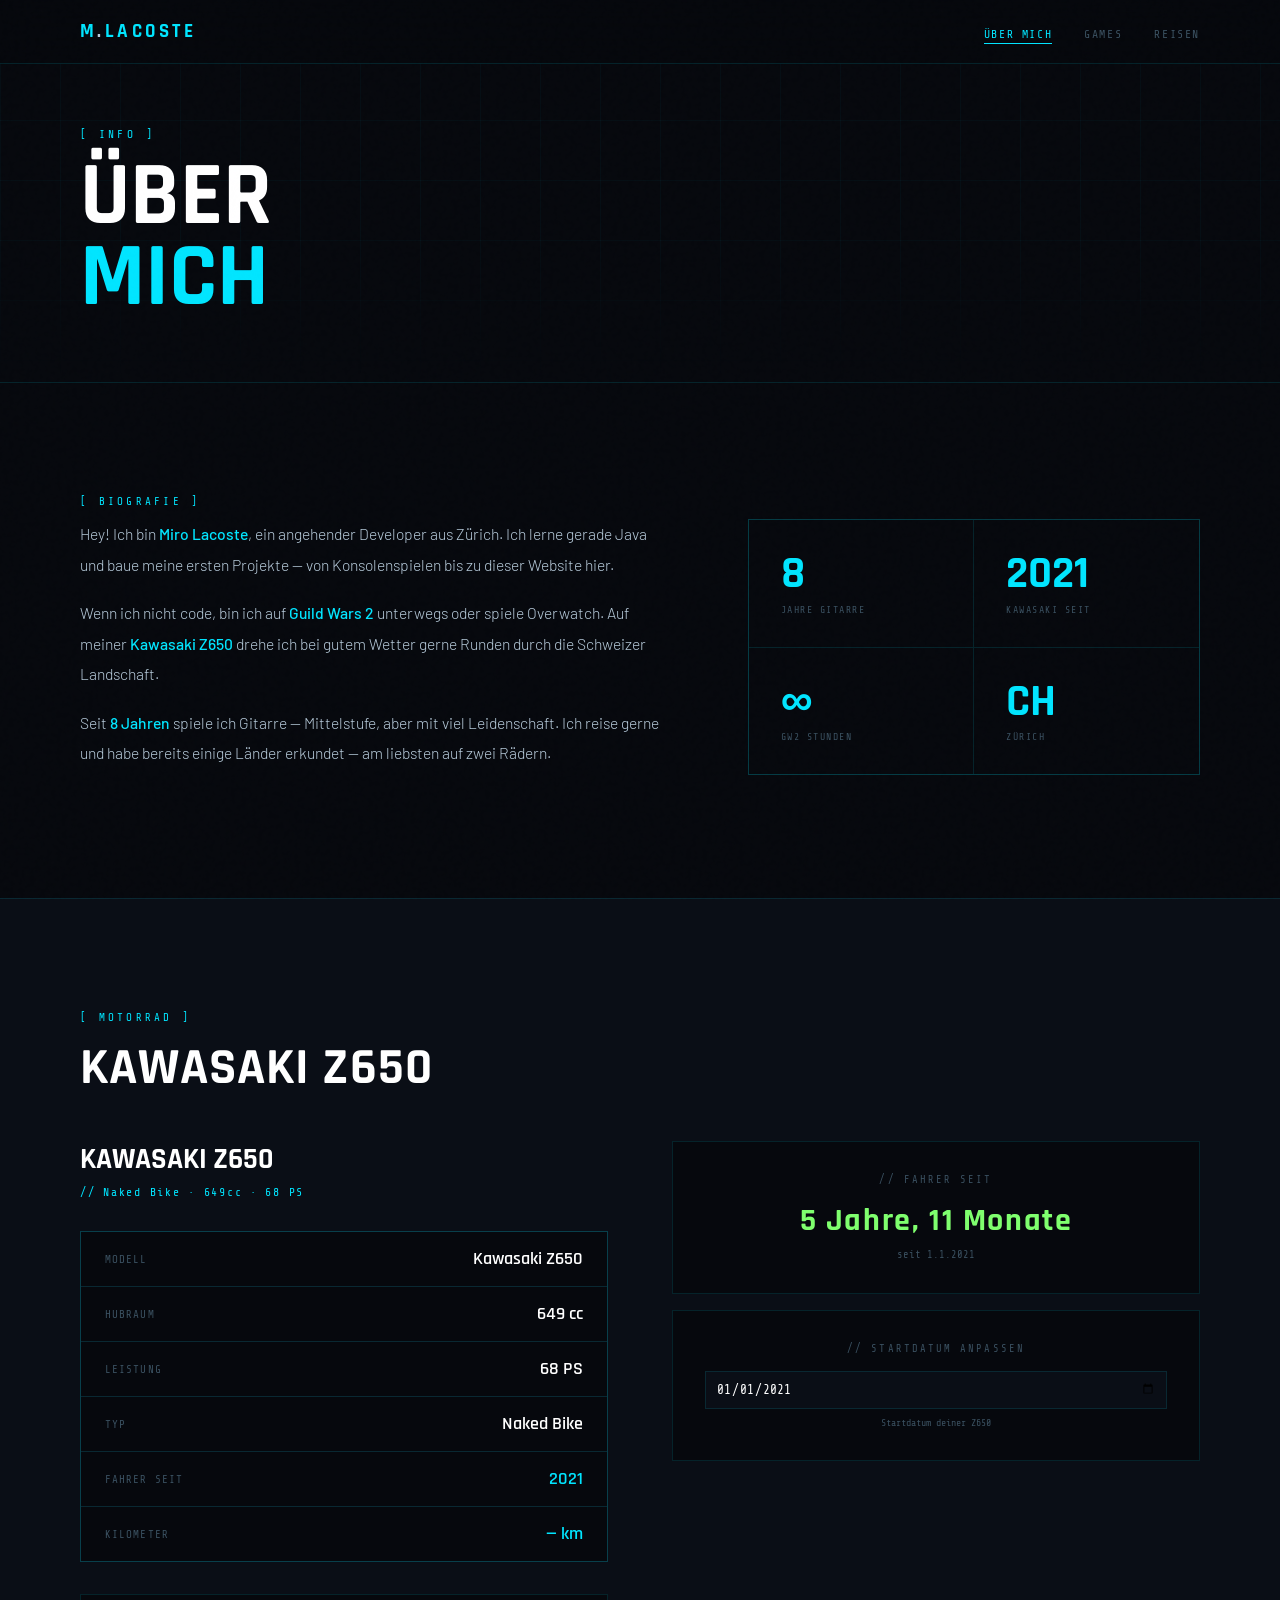
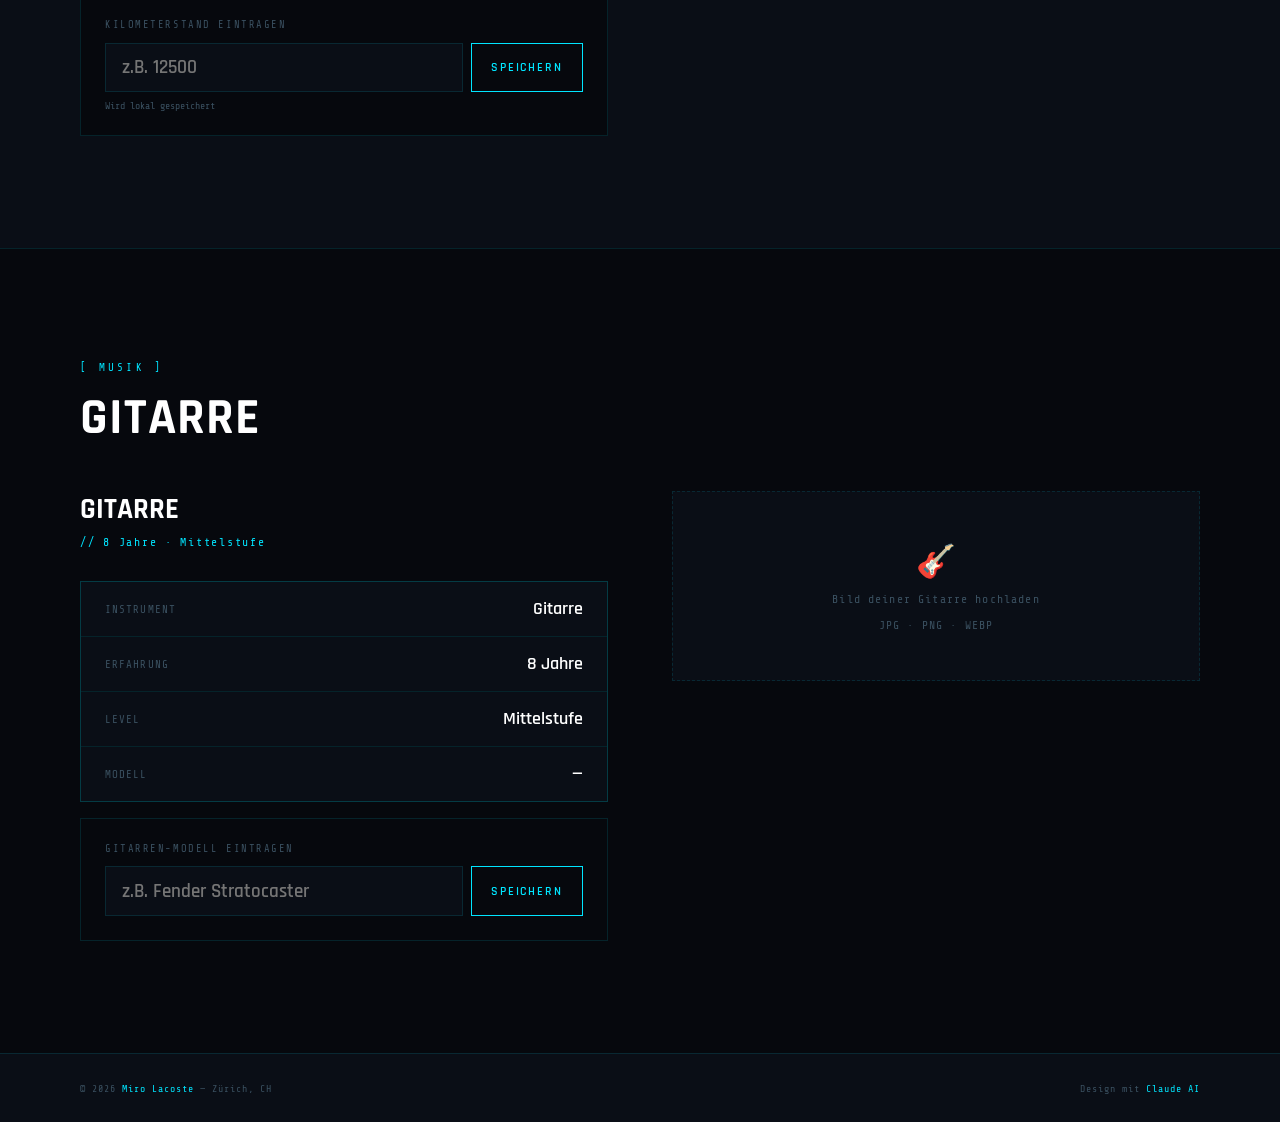
==== About.html @ da2cfed6 "Initial commit" ====
<!DOCTYPE html>
<html lang="de">
<head>
  <meta charset="UTF-8"/><meta name="viewport" content="width=device-width,initial-scale=1.0"/>
  <title>Über mich — Miro Lacoste</title>
  <link href="https://fonts.googleapis.com/css2?family=Rajdhani:wght@300;400;500;600;700&family=Share+Tech+Mono&family=Barlow:wght@300;400;500&display=swap" rel="stylesheet"/>
  <link rel="stylesheet" href="style.css"/>
  <style>
    .page-hero{min-height:40vh;display:flex;align-items:flex-end;padding:8rem 5rem 4rem;position:relative;overflow:hidden;border-bottom:1px solid var(--border);}
    .page-hero-grid{position:absolute;inset:0;background-image:linear-gradient(rgba(0,229,255,0.03) 1px,transparent 1px),linear-gradient(90deg,rgba(0,229,255,0.03) 1px,transparent 1px);background-size:60px 60px;mask-image:linear-gradient(to bottom,black 60%,transparent);}
    .page-title{font-family:'Rajdhani',sans-serif;font-size:clamp(3rem,7vw,6rem);font-weight:700;text-transform:uppercase;color:#fff;line-height:0.9;position:relative;z-index:2;}
    .page-title span{color:var(--accent);}
    .page-eye{font-family:'Share Tech Mono',monospace;font-size:0.7rem;color:var(--accent);letter-spacing:0.3em;text-transform:uppercase;margin-bottom:1rem;position:relative;z-index:2;}
    .page-eye::before{content:'[ ';}.page-eye::after{content:' ]';}

    /* BIO */
    .bio-grid{display:grid;grid-template-columns:1.3fr 1fr;gap:5rem;align-items:start;}
    .bio-text p{font-size:0.98rem;line-height:1.95;color:var(--text);margin-bottom:1.1rem;}
    .bio-text p strong{color:var(--accent);font-weight:500;}
    .bio-stats{display:grid;grid-template-columns:1fr 1fr;gap:1px;background:var(--border);border:1px solid var(--border);}
    .sbox{background:var(--bg);padding:2rem;position:relative;overflow:hidden;}
    .sbox::before{content:'';position:absolute;top:0;left:0;width:2px;height:0;background:var(--accent);transition:height 0.4s;}
    .sbox:hover::before{height:100%;}
    .snum{font-family:'Rajdhani',sans-serif;font-size:2.8rem;font-weight:700;color:var(--accent);line-height:1;}
    .slbl{font-family:'Share Tech Mono',monospace;font-size:0.62rem;color:var(--muted);letter-spacing:0.15em;text-transform:uppercase;margin-top:0.4rem;}

    /* KAWASAKI */
    #moto{background:var(--bg2);border-top:1px solid var(--border);}
    .moto-layout{display:grid;grid-template-columns:1fr 1fr;gap:4rem;align-items:start;}
    .moto-info h3{font-family:'Rajdhani',sans-serif;font-size:1.8rem;font-weight:700;text-transform:uppercase;color:#fff;margin-bottom:0.5rem;}
    .moto-info .sub{font-family:'Share Tech Mono',monospace;font-size:0.72rem;color:var(--accent);letter-spacing:0.15em;margin-bottom:2rem;}
    .moto-specs{display:flex;flex-direction:column;gap:1px;background:var(--border);border:1px solid var(--border);margin-bottom:2rem;}
    .spec-row{display:flex;justify-content:space-between;align-items:center;background:var(--bg);padding:1rem 1.5rem;}
    .spec-key{font-family:'Share Tech Mono',monospace;font-size:0.68rem;color:var(--muted);letter-spacing:0.1em;text-transform:uppercase;}
    .spec-val{font-family:'Rajdhani',sans-serif;font-size:1.1rem;font-weight:600;color:#fff;}
    .spec-val.accent{color:var(--accent);}
    /* KM input */
    .km-box{border:1px solid var(--border);background:var(--bg);padding:1.5rem;}
    .km-box label{font-family:'Share Tech Mono',monospace;font-size:0.65rem;color:var(--muted);letter-spacing:0.15em;text-transform:uppercase;display:block;margin-bottom:0.7rem;}
    .km-input-wrap{display:flex;gap:0.5rem;}
    .km-input{flex:1;background:var(--bg2);border:1px solid var(--border);color:#fff;font-family:'Rajdhani',sans-serif;font-size:1.2rem;font-weight:600;padding:0.7rem 1rem;outline:none;transition:border-color 0.2s;}
    .km-input:focus{border-color:var(--accent);}
    .km-note{font-family:'Share Tech Mono',monospace;font-size:0.62rem;color:var(--muted);margin-top:0.5rem;}
    /* Timer */
    .timer-card{border:1px solid var(--border);background:var(--bg);padding:2rem;text-align:center;}
    .timer-label{font-family:'Share Tech Mono',monospace;font-size:0.65rem;color:var(--muted);letter-spacing:0.2em;text-transform:uppercase;margin-bottom:1rem;}
    .timer-display{font-family:'Rajdhani',sans-serif;font-size:2rem;font-weight:700;color:var(--accent3);letter-spacing:0.05em;line-height:1.2;}
    .timer-since{font-family:'Share Tech Mono',monospace;font-size:0.65rem;color:var(--muted);margin-top:0.5rem;}

    /* GUITAR */
    #guitar{background:var(--bg);border-top:1px solid var(--border);}
    .guitar-layout{display:grid;grid-template-columns:1fr 1fr;gap:4rem;align-items:start;}
    .guitar-info h3{font-family:'Rajdhani',sans-serif;font-size:1.8rem;font-weight:700;text-transform:uppercase;color:#fff;margin-bottom:0.5rem;}
    .guitar-info .sub{font-family:'Share Tech Mono',monospace;font-size:0.72rem;color:var(--accent);letter-spacing:0.15em;margin-bottom:2rem;}
    .guitar-facts{display:flex;flex-direction:column;gap:1px;background:var(--border);border:1px solid var(--border);}
    .fact-row{display:flex;justify-content:space-between;align-items:center;background:var(--bg2);padding:1rem 1.5rem;}
    .fact-key{font-family:'Share Tech Mono',monospace;font-size:0.68rem;color:var(--muted);letter-spacing:0.1em;text-transform:uppercase;}
    .fact-val{font-family:'Rajdhani',sans-serif;font-size:1.1rem;font-weight:600;color:#fff;}
    /* Image upload */
    .img-upload-area{border:1px dashed var(--border);background:var(--bg2);padding:3rem 2rem;text-align:center;cursor:pointer;transition:border-color 0.3s,background 0.3s;position:relative;}
    .img-upload-area:hover{border-color:var(--accent);background:rgba(0,229,255,0.03);}
    .img-upload-area input{position:absolute;inset:0;opacity:0;cursor:pointer;width:100%;height:100%;}
    .img-upload-icon{font-size:2rem;margin-bottom:0.8rem;}
    .img-upload-txt{font-family:'Share Tech Mono',monospace;font-size:0.72rem;color:var(--muted);letter-spacing:0.1em;}
    .img-preview{width:100%;height:300px;object-fit:cover;display:none;border:1px solid var(--border);}

    @media(max-width:900px){
      .page-hero{padding:7rem 1.5rem 3rem;}
      section{padding:4rem 1.5rem;}
      .bio-grid,.moto-layout,.guitar-layout{grid-template-columns:1fr;gap:2rem;}
    }
  </style>
</head>
<body>
<nav>
  <a class="nav-logo" href="index.html">M<em>.</em>Lacoste</a>
  <ul class="nav-links">
    <li><a href="about.html" class="active">Über mich</a></li>
    <li><a href="games.html">Games</a></li>
    <li><a href="travels.html">Reisen</a></li>
  </ul>
</nav>

<div class="page-hero">
  <div class="page-hero-grid"></div>
  <div>
    <div class="page-eye">Info</div>
    <h1 class="page-title">Über<br><span>mich</span></h1>
  </div>
</div>

<!-- BIO -->
<section style="background:var(--bg);">
  <div class="sec-eye reveal">Biografie</div>
  <div class="bio-grid">
    <div class="bio-text reveal">
      <p>Hey! Ich bin <strong>Miro Lacoste</strong>, ein angehender Developer aus Zürich. Ich lerne gerade Java und baue meine ersten Projekte — von Konsolenspielen bis zu dieser Website hier.</p>
      <p>Wenn ich nicht code, bin ich auf <strong>Guild Wars 2</strong> unterwegs oder spiele Overwatch. Auf meiner <strong>Kawasaki Z650</strong> drehe ich bei gutem Wetter gerne Runden durch die Schweizer Landschaft.</p>
      <p>Seit <strong>8 Jahren</strong> spiele ich Gitarre — Mittelstufe, aber mit viel Leidenschaft. Ich reise gerne und habe bereits einige Länder erkundet — am liebsten auf zwei Rädern.</p>
    </div>
    <div class="bio-stats reveal">
      <div class="sbox"><div class="snum">8</div><div class="slbl">Jahre Gitarre</div></div>
      <div class="sbox"><div class="snum">2021</div><div class="slbl">Kawasaki seit</div></div>
      <div class="sbox"><div class="snum">∞</div><div class="slbl">GW2 Stunden</div></div>
      <div class="sbox"><div class="snum">CH</div><div class="slbl">Zürich</div></div>
    </div>
  </div>
</section>

<!-- KAWASAKI -->
<section id="moto">
  <div class="sec-eye reveal">Motorrad</div>
  <h2 class="sec-title reveal">Kawasaki Z650</h2>
  <div class="moto-layout">
    <div class="reveal">
      <div class="moto-info">
        <h3>Kawasaki Z650</h3>
        <div class="sub">// Naked Bike · 649cc · 68 PS</div>
      </div>
      <div class="moto-specs">
        <div class="spec-row"><span class="spec-key">Modell</span><span class="spec-val">Kawasaki Z650</span></div>
        <div class="spec-row"><span class="spec-key">Hubraum</span><span class="spec-val">649 cc</span></div>
        <div class="spec-row"><span class="spec-key">Leistung</span><span class="spec-val">68 PS</span></div>
        <div class="spec-row"><span class="spec-key">Typ</span><span class="spec-val">Naked Bike</span></div>
        <div class="spec-row"><span class="spec-key">Fahrer seit</span><span class="spec-val accent" id="seit-jahr">2021</span></div>
        <div class="spec-row">
          <span class="spec-key">Kilometer</span>
          <span class="spec-val accent" id="km-display">— km</span>
        </div>
      </div>
      <div class="km-box">
        <label>Kilometerstand eintragen</label>
        <div class="km-input-wrap">
          <input class="km-input" type="number" id="kmInput" placeholder="z.B. 12500" min="0"/>
          <button class="btn btn-sm" onclick="saveKm()"><span>Speichern</span></button>
        </div>
        <div class="km-note">Wird lokal gespeichert</div>
      </div>
    </div>
    <div class="reveal">
      <div class="timer-card" style="margin-bottom:1rem;">
        <div class="timer-label">// Fahrer seit</div>
        <div class="timer-display" id="timerDisplay">—</div>
        <div class="timer-since" id="timerSince">seit 01.01.2021</div>
      </div>
      <div class="timer-card">
        <div class="timer-label">// Startdatum anpassen</div>
        <div style="display:flex;gap:0.5rem;margin-top:0.5rem;">
          <input type="date" id="startDate" style="flex:1;background:var(--bg2);border:1px solid var(--border);color:#fff;font-family:'Share Tech Mono',monospace;font-size:0.8rem;padding:0.6rem;outline:none;" onchange="updateTimer()"/>
        </div>
        <div class="km-note" style="margin-top:0.5rem;">Startdatum deiner Z650</div>
      </div>
    </div>
  </div>
</section>

<!-- GUITAR -->
<section id="guitar">
  <div class="sec-eye reveal">Musik</div>
  <h2 class="sec-title reveal">Gitarre</h2>
  <div class="guitar-layout">
    <div class="reveal">
      <div class="guitar-info">
        <h3>Gitarre</h3>
        <div class="sub">// 8 Jahre · Mittelstufe</div>
      </div>
      <div class="guitar-facts">
        <div class="fact-row"><span class="fact-key">Instrument</span><span class="fact-val">Gitarre</span></div>
        <div class="fact-row"><span class="fact-key">Erfahrung</span><span class="fact-val">8 Jahre</span></div>
        <div class="fact-row"><span class="fact-key">Level</span><span class="fact-val">Mittelstufe</span></div>
        <div class="fact-row"><span class="fact-key">Modell</span><span class="fact-val" id="guitarModel">—</span></div>
      </div>
      <div class="km-box" style="margin-top:1rem;">
        <label>Gitarren-Modell eintragen</label>
        <div class="km-input-wrap">
          <input class="km-input" type="text" id="guitarInput" placeholder="z.B. Fender Stratocaster"/>
          <button class="btn btn-sm" onclick="saveGuitar()"><span>Speichern</span></button>
        </div>
      </div>
    </div>
    <div class="reveal">
      <div class="img-upload-area" id="uploadArea" onclick="document.getElementById('guitarImg').click()">
        <input type="file" id="guitarImg" accept="image/*" onchange="previewImg(this)" style="display:none"/>
        <img class="img-preview" id="imgPreview" alt="Gitarre"/>
        <div id="uploadPlaceholder">
          <div class="img-upload-icon">🎸</div>
          <div class="img-upload-txt">Bild deiner Gitarre hochladen<br><br>JPG · PNG · WEBP</div>
        </div>
      </div>
    </div>
  </div>
</section>

<footer>
  <div class="ftxt">© 2026 <span>Miro Lacoste</span> — Zürich, CH</div>
  <div class="ftxt">Design mit <span>Claude AI</span></div>
</footer>

<script>
// ── Kawasaki Timer ──
function updateTimer() {
  const stored = localStorage.getItem('motoStart') || '2021-01-01';
  const input  = document.getElementById('startDate');
  if (!input.value) input.value = stored;

  const start = new Date(input.value);
  const now   = new Date();
  const diff  = now - start;

  const years   = Math.floor(diff / (1000*60*60*24*365.25));
  const months  = Math.floor((diff % (1000*60*60*24*365.25)) / (1000*60*60*24*30.44));
  const days    = Math.floor((diff % (1000*60*60*24*30.44))  / (1000*60*60*24));

  let txt = '';
  if (years > 0)  txt += `${years} Jahr${years>1?'e':''}`;
  if (months > 0) txt += (txt ? ', ' : '') + `${months} Monat${months>1?'e':''}`;
  if (days > 0 && years === 0) txt += (txt ? ', ' : '') + `${days} Tag${days>1?'e':''}`;

  document.getElementById('timerDisplay').textContent = txt || '0 Tage';
  const d = start.toLocaleDateString('de-CH');
  document.getElementById('timerSince').textContent = `seit ${d}`;
  localStorage.setItem('motoStart', input.value);
}

// ── KM ──
function saveKm() {
  const v = document.getElementById('kmInput').value;
  if (!v) return;
  localStorage.setItem('motoKm', v);
  document.getElementById('km-display').textContent = Number(v).toLocaleString('de-CH') + ' km';
}

// ── Guitar ──
function saveGuitar() {
  const v = document.getElementById('guitarInput').value;
  if (!v) return;
  localStorage.setItem('guitarModel', v);
  document.getElementById('guitarModel').textContent = v;
}

// ── Image preview ──
function previewImg(input) {
  if (!input.files || !input.files[0]) return;
  const reader = new FileReader();
  reader.onload = e => {
    const img = document.getElementById('imgPreview');
    img.src = e.target.result;
    img.style.display = 'block';
    document.getElementById('uploadPlaceholder').style.display = 'none';
  };
  reader.readAsDataURL(input.files[0]);
}

// ── Load saved ──
window.addEventListener('load', () => {
  updateTimer();
  const km = localStorage.getItem('motoKm');
  if (km) { document.getElementById('km-display').textContent = Number(km).toLocaleString('de-CH') + ' km'; document.getElementById('kmInput').value = km; }
  const gm = localStorage.getItem('guitarModel');
  if (gm) { document.getElementById('guitarModel').textContent = gm; document.getElementById('guitarInput').value = gm; }
  setInterval(updateTimer, 60000);
});

// Scroll reveal
document.querySelectorAll('.reveal').forEach(r=>{new IntersectionObserver(e=>{e.forEach(x=>{if(x.isIntersecting)x.target.classList.add('visible');});},{threshold:0.1}).observe(r);});
</script>
</body>
</html>
---- style.css ----
*,*::before,*::after{margin:0;padding:0;box-sizing:border-box;}
:root{
  --bg:#06080d;--bg2:#0a0e16;--bg3:#0f1520;
  --accent:#00e5ff;--accent2:#ff3c6e;--accent3:#7fff6e;
  --text:#b8ccdc;--muted:#3a5060;--border:rgba(0,229,255,0.12);
}
html{scroll-behavior:smooth;}
body{background:var(--bg);color:var(--text);font-family:'Barlow',sans-serif;font-weight:300;overflow-x:hidden;}
body::before{content:'';position:fixed;inset:0;background-image:url("data:image/svg+xml,%3Csvg viewBox='0 0 200 200' xmlns='http://www.w3.org/2000/svg'%3E%3Cfilter id='n'%3E%3CfeTurbulence type='fractalNoise' baseFrequency='0.85' numOctaves='4' stitchTiles='stitch'/%3E%3C/filter%3E%3Crect width='100%25' height='100%25' filter='url(%23n)' opacity='0.05'/%3E%3C/svg%3E");pointer-events:none;z-index:1000;opacity:0.3;}
::-webkit-scrollbar{width:3px;}::-webkit-scrollbar-track{background:var(--bg);}::-webkit-scrollbar-thumb{background:var(--muted);}::-webkit-scrollbar-thumb:hover{background:var(--accent);}
nav{position:fixed;top:0;left:0;right:0;z-index:800;display:flex;align-items:center;justify-content:space-between;padding:1.2rem 5rem;background:rgba(6,8,13,0.92);backdrop-filter:blur(16px);border-bottom:1px solid var(--border);}
.nav-logo{font-family:'Rajdhani',sans-serif;font-size:1.2rem;font-weight:700;letter-spacing:0.18em;color:var(--accent);text-decoration:none;text-transform:uppercase;}
.nav-logo em{color:var(--text);font-style:normal;}
.nav-links{display:flex;gap:2rem;list-style:none;}
.nav-links a{font-family:'Share Tech Mono',monospace;font-size:0.72rem;color:var(--muted);text-decoration:none;letter-spacing:0.14em;text-transform:uppercase;transition:color 0.2s;position:relative;}
.nav-links a::after{content:'';position:absolute;bottom:-3px;left:0;width:0;height:1px;background:var(--accent);transition:width 0.3s;}
.nav-links a:hover,.nav-links a.active{color:var(--accent);}
.nav-links a:hover::after,.nav-links a.active::after{width:100%;}
.btn{font-family:'Rajdhani',sans-serif;font-size:0.88rem;font-weight:600;letter-spacing:0.15em;text-transform:uppercase;padding:0.7rem 1.8rem;border:1px solid var(--accent);background:transparent;color:var(--accent);text-decoration:none;position:relative;overflow:hidden;transition:color 0.3s;display:inline-block;}
.btn::before{content:'';position:absolute;inset:0;background:var(--accent);transform:translateX(-101%);transition:transform 0.3s ease;}
.btn:hover{color:var(--bg);}.btn:hover::before{transform:translateX(0);}
.btn span{position:relative;z-index:1;}
.btn-ghost{border-color:var(--muted);color:var(--muted);}.btn-ghost::before{background:var(--muted);}.btn-ghost:hover{color:var(--bg);}
.btn-sm{padding:0.5rem 1.2rem;font-size:0.78rem;}
section{padding:7rem 5rem;position:relative;}
.sec-eye{font-family:'Share Tech Mono',monospace;font-size:0.68rem;color:var(--accent);letter-spacing:0.3em;text-transform:uppercase;margin-bottom:0.7rem;}
.sec-eye::before{content:'[ ';}.sec-eye::after{content:' ]';}
.sec-title{font-family:'Rajdhani',sans-serif;font-size:clamp(2.2rem,4vw,3.4rem);font-weight:700;text-transform:uppercase;color:#fff;letter-spacing:0.02em;margin-bottom:2.5rem;}
.reveal{opacity:0;transform:translateY(28px);transition:opacity 0.7s ease,transform 0.7s ease;}
.reveal.visible{opacity:1;transform:translateY(0);}
footer{border-top:1px solid var(--border);padding:1.8rem 5rem;display:flex;justify-content:space-between;align-items:center;background:var(--bg2);}
.ftxt{font-family:'Share Tech Mono',monospace;font-size:0.62rem;color:var(--muted);letter-spacing:0.1em;}
.ftxt span{color:var(--accent);}
@keyframes fadeUp{from{opacity:0;transform:translateY(22px);}to{opacity:1;transform:translateY(0);}}
@keyframes pulse{0%,100%{opacity:1;}50%{opacity:0.35;}}
@keyframes spin{to{transform:rotate(360deg);}}
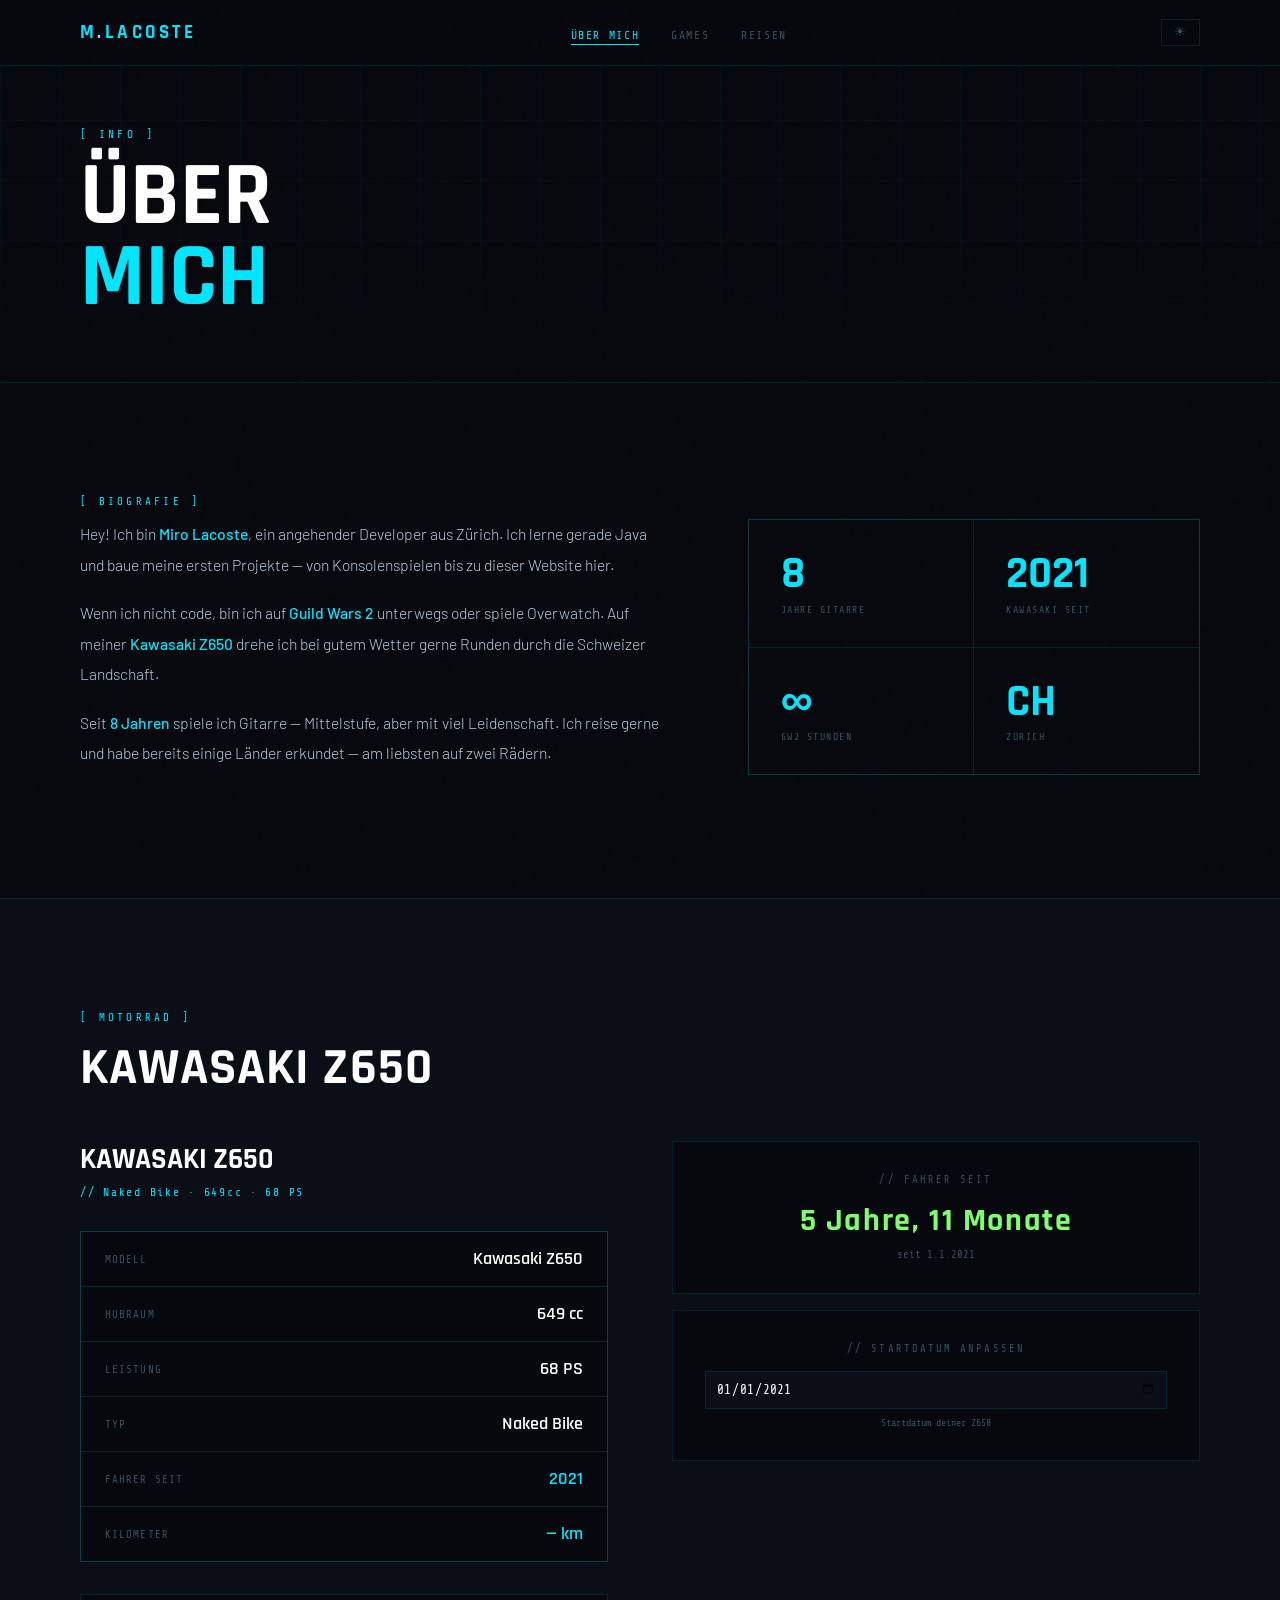
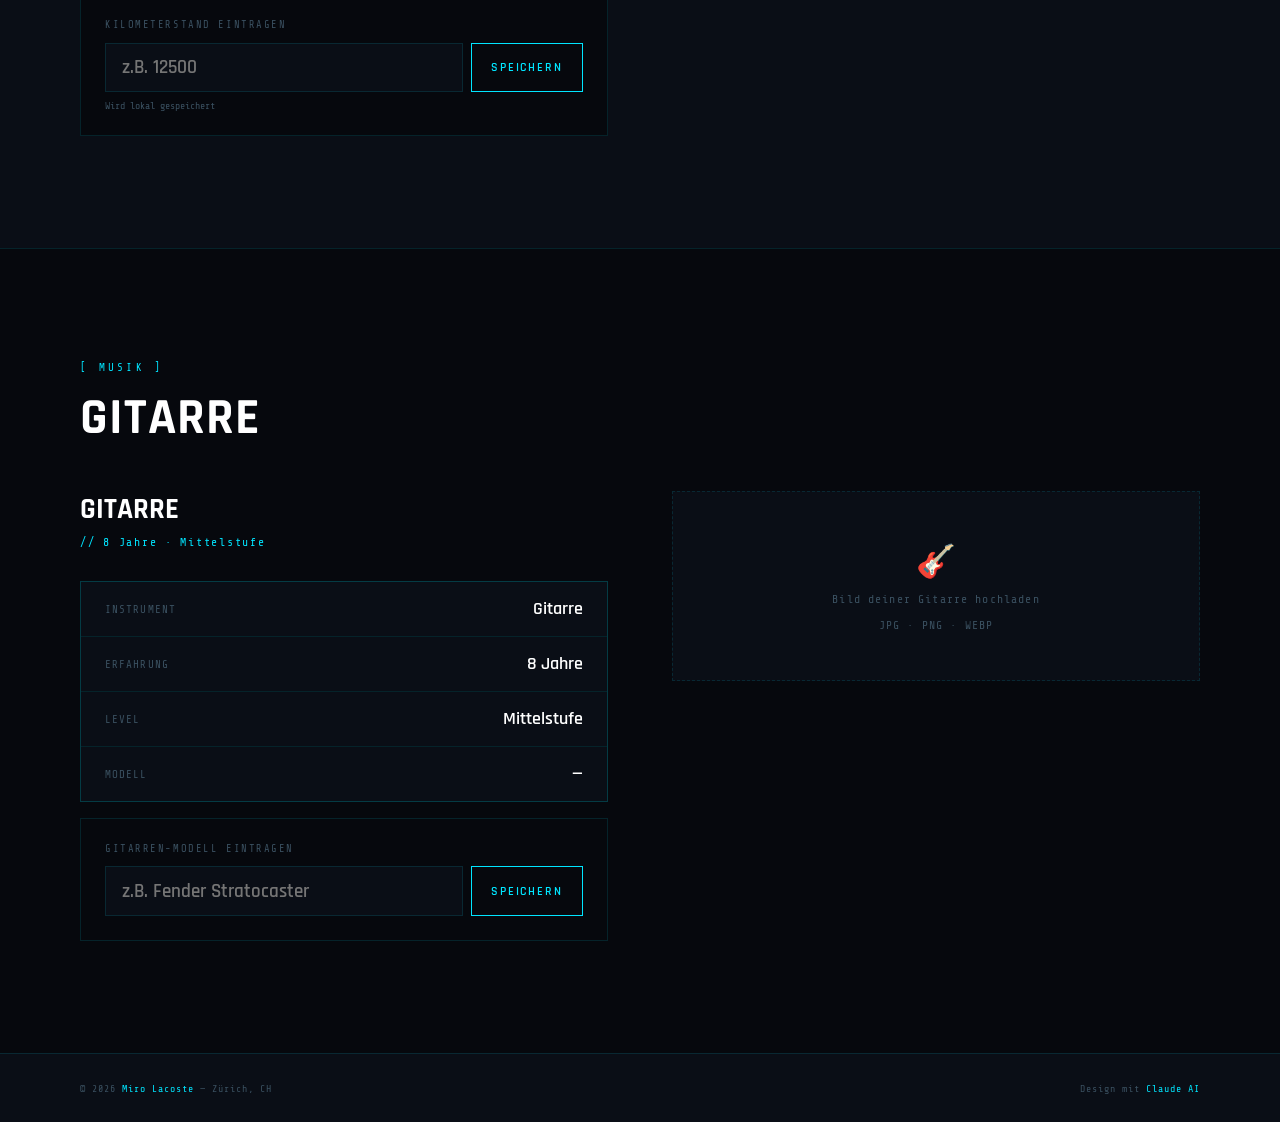
==== commit 59efd204: "Added light + darkmode buttonm with fist Claud Code command" ====
--- a/About.html
+++ b/About.html
@@ -5,14 +5,8 @@
   <title>Über mich — Miro Lacoste</title>
   <link href="https://fonts.googleapis.com/css2?family=Rajdhani:wght@300;400;500;600;700&family=Share+Tech+Mono&family=Barlow:wght@300;400;500&display=swap" rel="stylesheet"/>
   <link rel="stylesheet" href="style.css"/>
+  <script src="theme.js"></script>
   <style>
-    .page-hero{min-height:40vh;display:flex;align-items:flex-end;padding:8rem 5rem 4rem;position:relative;overflow:hidden;border-bottom:1px solid var(--border);}
-    .page-hero-grid{position:absolute;inset:0;background-image:linear-gradient(rgba(0,229,255,0.03) 1px,transparent 1px),linear-gradient(90deg,rgba(0,229,255,0.03) 1px,transparent 1px);background-size:60px 60px;mask-image:linear-gradient(to bottom,black 60%,transparent);}
-    .page-title{font-family:'Rajdhani',sans-serif;font-size:clamp(3rem,7vw,6rem);font-weight:700;text-transform:uppercase;color:#fff;line-height:0.9;position:relative;z-index:2;}
-    .page-title span{color:var(--accent);}
-    .page-eye{font-family:'Share Tech Mono',monospace;font-size:0.7rem;color:var(--accent);letter-spacing:0.3em;text-transform:uppercase;margin-bottom:1rem;position:relative;z-index:2;}
-    .page-eye::before{content:'[ ';}.page-eye::after{content:' ]';}
-
     /* BIO */
     .bio-grid{display:grid;grid-template-columns:1.3fr 1fr;gap:5rem;align-items:start;}
     .bio-text p{font-size:0.98rem;line-height:1.95;color:var(--text);margin-bottom:1.1rem;}
@@ -27,20 +21,10 @@
     /* KAWASAKI */
     #moto{background:var(--bg2);border-top:1px solid var(--border);}
     .moto-layout{display:grid;grid-template-columns:1fr 1fr;gap:4rem;align-items:start;}
-    .moto-info h3{font-family:'Rajdhani',sans-serif;font-size:1.8rem;font-weight:700;text-transform:uppercase;color:#fff;margin-bottom:0.5rem;}
+    .moto-info h3{font-family:'Rajdhani',sans-serif;font-size:1.8rem;font-weight:700;text-transform:uppercase;color:var(--heading);margin-bottom:0.5rem;}
     .moto-info .sub{font-family:'Share Tech Mono',monospace;font-size:0.72rem;color:var(--accent);letter-spacing:0.15em;margin-bottom:2rem;}
     .moto-specs{display:flex;flex-direction:column;gap:1px;background:var(--border);border:1px solid var(--border);margin-bottom:2rem;}
-    .spec-row{display:flex;justify-content:space-between;align-items:center;background:var(--bg);padding:1rem 1.5rem;}
-    .spec-key{font-family:'Share Tech Mono',monospace;font-size:0.68rem;color:var(--muted);letter-spacing:0.1em;text-transform:uppercase;}
-    .spec-val{font-family:'Rajdhani',sans-serif;font-size:1.1rem;font-weight:600;color:#fff;}
-    .spec-val.accent{color:var(--accent);}
-    /* KM input */
-    .km-box{border:1px solid var(--border);background:var(--bg);padding:1.5rem;}
-    .km-box label{font-family:'Share Tech Mono',monospace;font-size:0.65rem;color:var(--muted);letter-spacing:0.15em;text-transform:uppercase;display:block;margin-bottom:0.7rem;}
-    .km-input-wrap{display:flex;gap:0.5rem;}
-    .km-input{flex:1;background:var(--bg2);border:1px solid var(--border);color:#fff;font-family:'Rajdhani',sans-serif;font-size:1.2rem;font-weight:600;padding:0.7rem 1rem;outline:none;transition:border-color 0.2s;}
-    .km-input:focus{border-color:var(--accent);}
-    .km-note{font-family:'Share Tech Mono',monospace;font-size:0.62rem;color:var(--muted);margin-top:0.5rem;}
+    .spec-row{background:var(--bg);}
     /* Timer */
     .timer-card{border:1px solid var(--border);background:var(--bg);padding:2rem;text-align:center;}
     .timer-label{font-family:'Share Tech Mono',monospace;font-size:0.65rem;color:var(--muted);letter-spacing:0.2em;text-transform:uppercase;margin-bottom:1rem;}
@@ -50,12 +34,10 @@
     /* GUITAR */
     #guitar{background:var(--bg);border-top:1px solid var(--border);}
     .guitar-layout{display:grid;grid-template-columns:1fr 1fr;gap:4rem;align-items:start;}
-    .guitar-info h3{font-family:'Rajdhani',sans-serif;font-size:1.8rem;font-weight:700;text-transform:uppercase;color:#fff;margin-bottom:0.5rem;}
+    .guitar-info h3{font-family:'Rajdhani',sans-serif;font-size:1.8rem;font-weight:700;text-transform:uppercase;color:var(--heading);margin-bottom:0.5rem;}
     .guitar-info .sub{font-family:'Share Tech Mono',monospace;font-size:0.72rem;color:var(--accent);letter-spacing:0.15em;margin-bottom:2rem;}
     .guitar-facts{display:flex;flex-direction:column;gap:1px;background:var(--border);border:1px solid var(--border);}
-    .fact-row{display:flex;justify-content:space-between;align-items:center;background:var(--bg2);padding:1rem 1.5rem;}
-    .fact-key{font-family:'Share Tech Mono',monospace;font-size:0.68rem;color:var(--muted);letter-spacing:0.1em;text-transform:uppercase;}
-    .fact-val{font-family:'Rajdhani',sans-serif;font-size:1.1rem;font-weight:600;color:#fff;}
+    .fact-row{background:var(--bg2);}
     /* Image upload */
     .img-upload-area{border:1px dashed var(--border);background:var(--bg2);padding:3rem 2rem;text-align:center;cursor:pointer;transition:border-color 0.3s,background 0.3s;position:relative;}
     .img-upload-area:hover{border-color:var(--accent);background:rgba(0,229,255,0.03);}
@@ -65,8 +47,6 @@
     .img-preview{width:100%;height:300px;object-fit:cover;display:none;border:1px solid var(--border);}
 
     @media(max-width:900px){
-      .page-hero{padding:7rem 1.5rem 3rem;}
-      section{padding:4rem 1.5rem;}
       .bio-grid,.moto-layout,.guitar-layout{grid-template-columns:1fr;gap:2rem;}
     }
   </style>
@@ -79,6 +59,7 @@
     <li><a href="games.html">Games</a></li>
     <li><a href="travels.html">Reisen</a></li>
   </ul>
+  <button class="theme-btn" id="themeBtn" onclick="toggleTheme()" title="Theme wechseln">☀</button>
 </nav>
 
 <div class="page-hero">
@@ -146,7 +127,7 @@
       <div class="timer-card">
         <div class="timer-label">// Startdatum anpassen</div>
         <div style="display:flex;gap:0.5rem;margin-top:0.5rem;">
-          <input type="date" id="startDate" style="flex:1;background:var(--bg2);border:1px solid var(--border);color:#fff;font-family:'Share Tech Mono',monospace;font-size:0.8rem;padding:0.6rem;outline:none;" onchange="updateTimer()"/>
+          <input type="date" id="startDate" style="flex:1;background:var(--bg2);border:1px solid var(--border);color:var(--heading);font-family:'Share Tech Mono',monospace;font-size:0.8rem;padding:0.6rem;outline:none;" onchange="updateTimer()"/>
         </div>
         <div class="km-note" style="margin-top:0.5rem;">Startdatum deiner Z650</div>
       </div>
--- a/style.css
+++ b/style.css
@@ -3,12 +3,19 @@
   --bg:#06080d;--bg2:#0a0e16;--bg3:#0f1520;
   --accent:#00e5ff;--accent2:#ff3c6e;--accent3:#7fff6e;
   --text:#b8ccdc;--muted:#3a5060;--border:rgba(0,229,255,0.12);
+  --heading:#ffffff;--nav-bg:rgba(6,8,13,0.92);--panel-bg:rgba(10,14,22,0.7);
+}
+[data-theme="light"]{
+  --bg:#f0f4f9;--bg2:#e4ecf7;--bg3:#d5e0f0;
+  --accent:#0070aa;--accent2:#cc1a44;--accent3:#1a7a00;
+  --text:#3d5060;--muted:#7a95a8;--border:rgba(0,112,170,0.22);
+  --heading:#0a1520;--nav-bg:rgba(240,244,249,0.96);--panel-bg:rgba(212,226,245,0.85);
 }
 html{scroll-behavior:smooth;}
 body{background:var(--bg);color:var(--text);font-family:'Barlow',sans-serif;font-weight:300;overflow-x:hidden;}
 body::before{content:'';position:fixed;inset:0;background-image:url("data:image/svg+xml,%3Csvg viewBox='0 0 200 200' xmlns='http://www.w3.org/2000/svg'%3E%3Cfilter id='n'%3E%3CfeTurbulence type='fractalNoise' baseFrequency='0.85' numOctaves='4' stitchTiles='stitch'/%3E%3C/filter%3E%3Crect width='100%25' height='100%25' filter='url(%23n)' opacity='0.05'/%3E%3C/svg%3E");pointer-events:none;z-index:1000;opacity:0.3;}
 ::-webkit-scrollbar{width:3px;}::-webkit-scrollbar-track{background:var(--bg);}::-webkit-scrollbar-thumb{background:var(--muted);}::-webkit-scrollbar-thumb:hover{background:var(--accent);}
-nav{position:fixed;top:0;left:0;right:0;z-index:800;display:flex;align-items:center;justify-content:space-between;padding:1.2rem 5rem;background:rgba(6,8,13,0.92);backdrop-filter:blur(16px);border-bottom:1px solid var(--border);}
+nav{position:fixed;top:0;left:0;right:0;z-index:800;display:flex;align-items:center;justify-content:space-between;padding:1.2rem 5rem;background:var(--nav-bg);backdrop-filter:blur(16px);border-bottom:1px solid var(--border);}
 .nav-logo{font-family:'Rajdhani',sans-serif;font-size:1.2rem;font-weight:700;letter-spacing:0.18em;color:var(--accent);text-decoration:none;text-transform:uppercase;}
 .nav-logo em{color:var(--text);font-style:normal;}
 .nav-links{display:flex;gap:2rem;list-style:none;}
@@ -25,7 +32,7 @@
 section{padding:7rem 5rem;position:relative;}
 .sec-eye{font-family:'Share Tech Mono',monospace;font-size:0.68rem;color:var(--accent);letter-spacing:0.3em;text-transform:uppercase;margin-bottom:0.7rem;}
 .sec-eye::before{content:'[ ';}.sec-eye::after{content:' ]';}
-.sec-title{font-family:'Rajdhani',sans-serif;font-size:clamp(2.2rem,4vw,3.4rem);font-weight:700;text-transform:uppercase;color:#fff;letter-spacing:0.02em;margin-bottom:2.5rem;}
+.sec-title{font-family:'Rajdhani',sans-serif;font-size:clamp(2.2rem,4vw,3.4rem);font-weight:700;text-transform:uppercase;color:var(--heading);letter-spacing:0.02em;margin-bottom:2.5rem;}
 .reveal{opacity:0;transform:translateY(28px);transition:opacity 0.7s ease,transform 0.7s ease;}
 .reveal.visible{opacity:1;transform:translateY(0);}
 footer{border-top:1px solid var(--border);padding:1.8rem 5rem;display:flex;justify-content:space-between;align-items:center;background:var(--bg2);}
@@ -33,4 +40,53 @@
 .ftxt span{color:var(--accent);}
 @keyframes fadeUp{from{opacity:0;transform:translateY(22px);}to{opacity:1;transform:translateY(0);}}
 @keyframes pulse{0%,100%{opacity:1;}50%{opacity:0.35;}}
-@keyframes spin{to{transform:rotate(360deg);}}+@keyframes spin{to{transform:rotate(360deg);}}
+
+/* ── PAGE HERO (shared across About, Games, Travels) ── */
+.page-hero{min-height:40vh;display:flex;align-items:flex-end;padding:8rem 5rem 4rem;position:relative;overflow:hidden;border-bottom:1px solid var(--border);}
+.page-hero-grid{position:absolute;inset:0;background-image:linear-gradient(rgba(0,229,255,0.03) 1px,transparent 1px),linear-gradient(90deg,rgba(0,229,255,0.03) 1px,transparent 1px);background-size:60px 60px;mask-image:linear-gradient(to bottom,black 60%,transparent);}
+.page-title{font-family:'Rajdhani',sans-serif;font-size:clamp(3rem,7vw,6rem);font-weight:700;text-transform:uppercase;color:var(--heading);line-height:0.9;position:relative;z-index:2;}
+.page-title span{color:var(--accent);}
+.page-eye{font-family:'Share Tech Mono',monospace;font-size:0.7rem;color:var(--accent);letter-spacing:0.3em;text-transform:uppercase;margin-bottom:1rem;position:relative;z-index:2;}
+.page-eye::before{content:'[ ';}.page-eye::after{content:' ]';}
+
+/* ── SHARED INPUT / KM-BOX ── */
+.km-box{border:1px solid var(--border);background:var(--bg);padding:1.5rem;}
+.km-box label{font-family:'Share Tech Mono',monospace;font-size:0.65rem;color:var(--muted);letter-spacing:0.15em;text-transform:uppercase;display:block;margin-bottom:0.7rem;}
+.km-input-wrap{display:flex;gap:0.5rem;}
+.km-input{flex:1;background:var(--bg2);border:1px solid var(--border);color:var(--heading);font-family:'Rajdhani',sans-serif;font-size:1.2rem;font-weight:600;padding:0.7rem 1rem;outline:none;transition:border-color 0.2s;}
+.km-input:focus{border-color:var(--accent);}
+.km-note{font-family:'Share Tech Mono',monospace;font-size:0.62rem;color:var(--muted);margin-top:0.5rem;}
+
+/* ── SHARED SPEC / FACT ROWS ── */
+.spec-row,.fact-row{display:flex;justify-content:space-between;align-items:center;padding:1rem 1.5rem;}
+.spec-key,.fact-key{font-family:'Share Tech Mono',monospace;font-size:0.68rem;color:var(--muted);letter-spacing:0.1em;text-transform:uppercase;}
+.spec-val,.fact-val{font-family:'Rajdhani',sans-serif;font-size:1.1rem;font-weight:600;color:var(--heading);}
+.spec-val.accent{color:var(--accent);}
+
+/* ── THEME TOGGLE ── */
+.theme-btn{font-family:'Share Tech Mono',monospace;font-size:0.8rem;background:none;border:1px solid var(--border);color:var(--muted);padding:0.38rem 0.75rem;cursor:pointer;transition:color 0.2s,border-color 0.2s;letter-spacing:0.05em;line-height:1;flex-shrink:0;}
+.theme-btn:hover{color:var(--accent);border-color:var(--accent);}
+
+/* ── LIGHT THEME OVERRIDES ── */
+[data-theme="light"] body::before{opacity:0.08;}
+[data-theme="light"] .hero-grid{background-image:linear-gradient(rgba(0,112,170,0.07) 1px,transparent 1px),linear-gradient(90deg,rgba(0,112,170,0.07) 1px,transparent 1px);}
+[data-theme="light"] .page-hero-grid{background-image:linear-gradient(rgba(0,112,170,0.06) 1px,transparent 1px),linear-gradient(90deg,rgba(0,112,170,0.06) 1px,transparent 1px);}
+[data-theme="light"] .panel{background:var(--panel-bg);}
+[data-theme="light"] #worldMap path{fill:#b8cce0;stroke:#d0dff0;}
+[data-theme="light"] #worldMap path.visited{fill:var(--accent3);filter:drop-shadow(0 0 4px rgba(26,122,0,0.35));}
+[data-theme="light"] #worldMap path:hover{fill:var(--accent);}
+[data-theme="light"] .orb1{background:radial-gradient(circle,rgba(0,112,170,0.07) 0%,transparent 65%);}
+[data-theme="light"] .orb2{background:radial-gradient(circle,rgba(204,26,68,0.05) 0%,transparent 70%);}
+[data-theme="light"] .orb3{background:radial-gradient(circle,rgba(26,122,0,0.04) 0%,transparent 70%);}
+[data-theme="light"] .map-wrap{background:var(--bg2);}
+[data-theme="light"] .steam-note{background:rgba(0,112,170,0.05);}
+[data-theme="light"] .gw2-coming{background:rgba(0,112,170,0.05);}
+
+/* ── SHARED RESPONSIVE ── */
+@media(max-width:900px){
+  .page-hero{padding:7rem 1.5rem 3rem;}
+  section{padding:4rem 1.5rem;}
+  nav{padding:1.2rem 1.5rem;}
+  footer{padding:1.8rem 1.5rem;}
+}
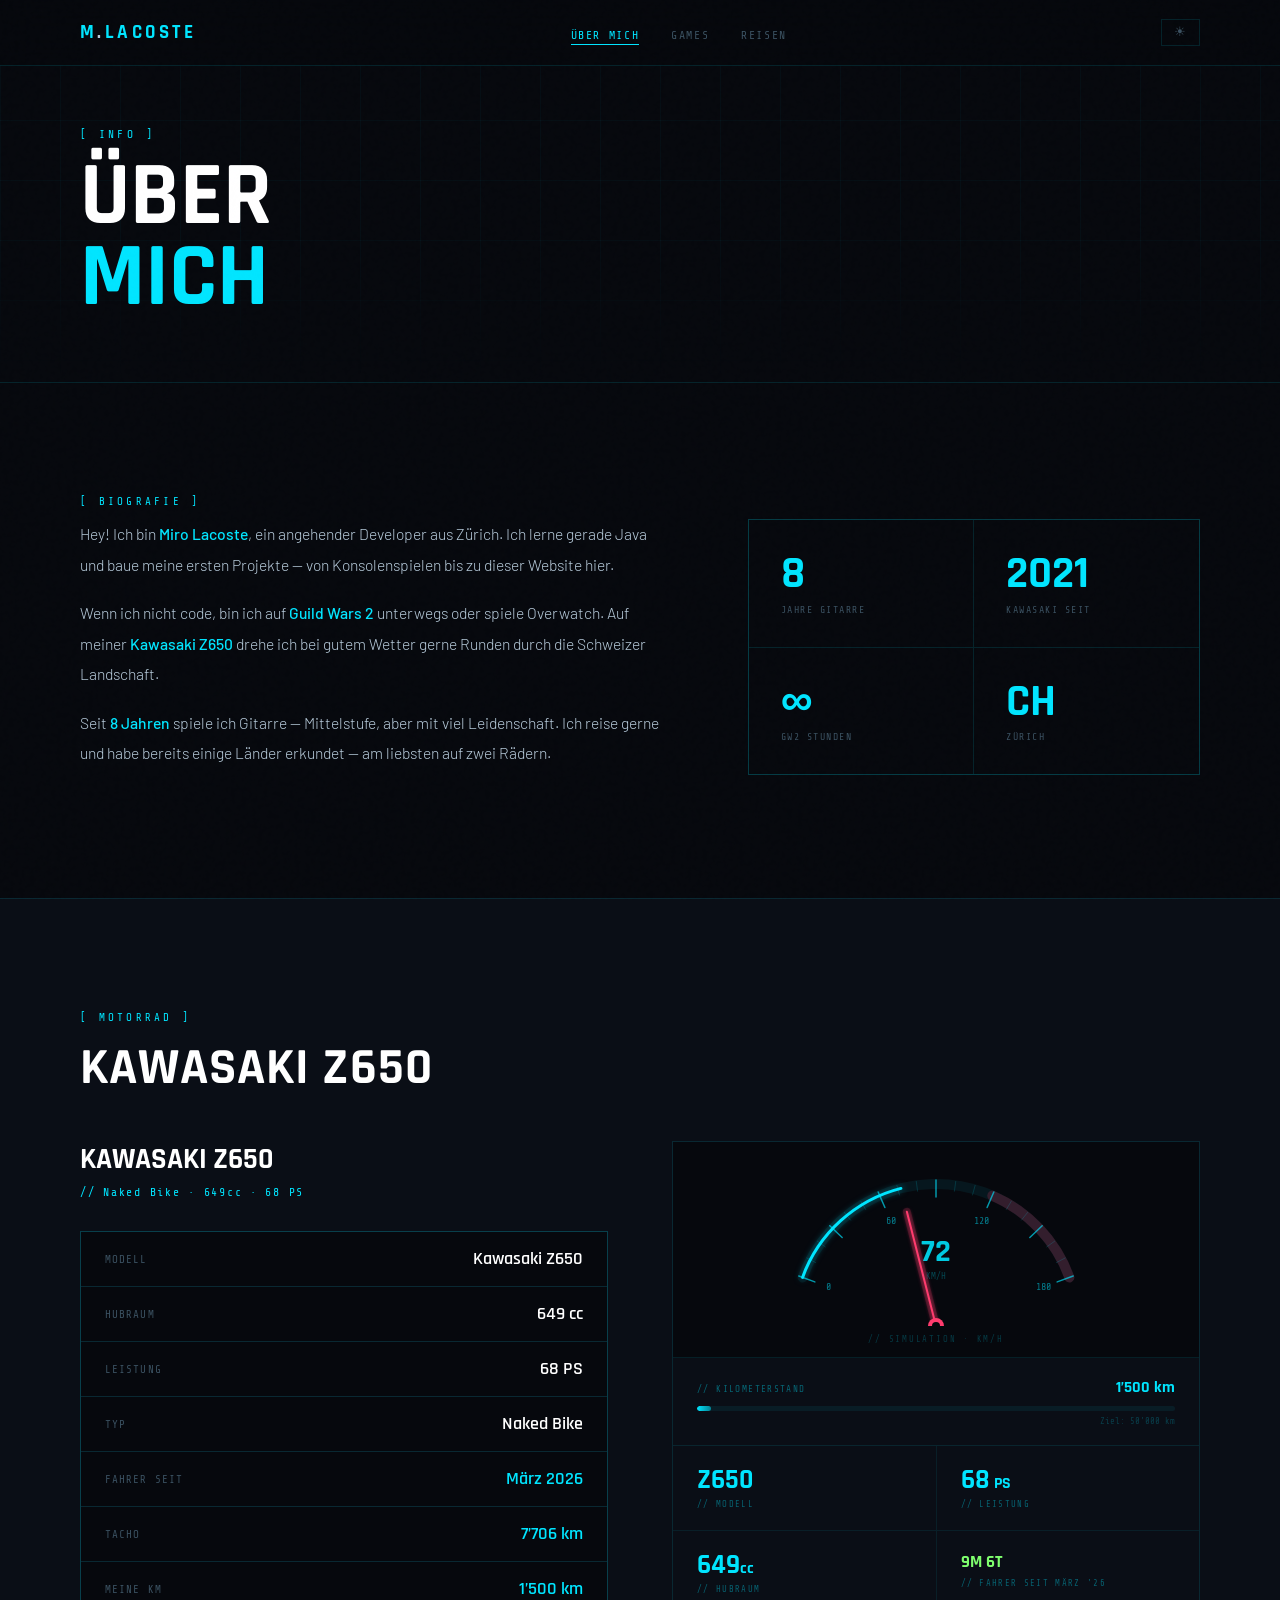
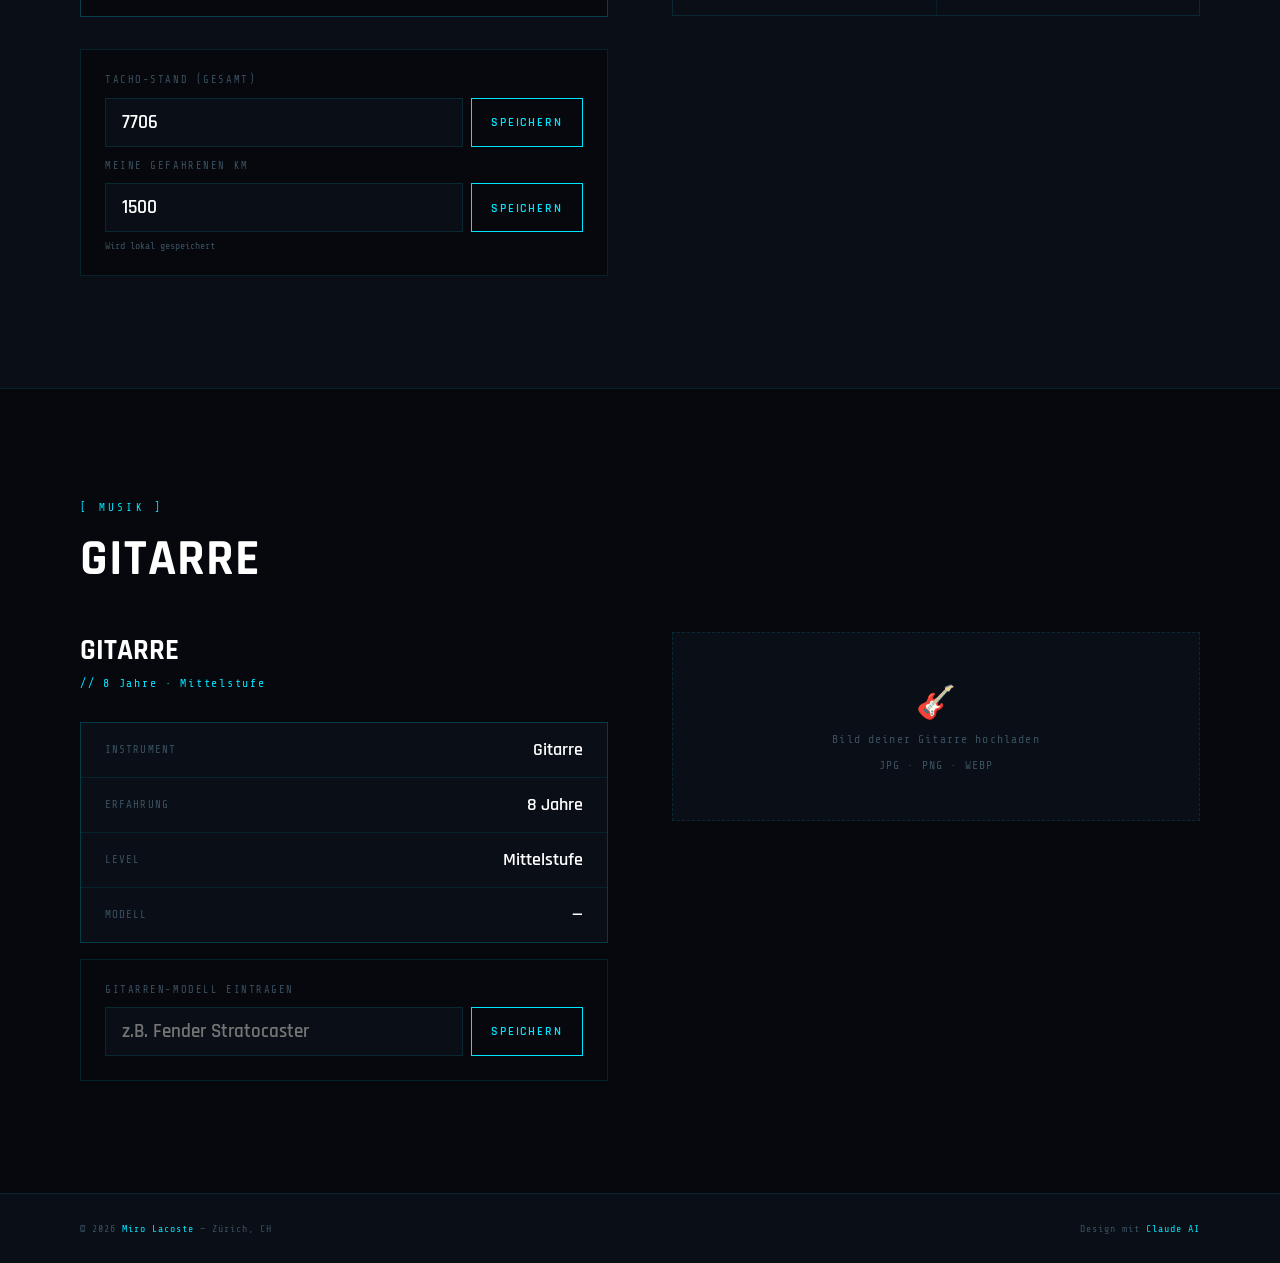
==== commit 42edd47b: "Added extras to Motorcycle section" ====
--- a/About.html
+++ b/About.html
@@ -46,6 +46,26 @@
     .img-upload-txt{font-family:'Share Tech Mono',monospace;font-size:0.72rem;color:var(--muted);letter-spacing:0.1em;}
     .img-preview{width:100%;height:300px;object-fit:cover;display:none;border:1px solid var(--border);}
 
+    /* MOTO STATS CARD */
+    .moto-stats-card{border:1px solid rgba(0,229,255,0.12);background:#0a0e16;overflow:hidden;}
+    .tacho-wrap{padding:1.5rem 1.5rem 0.4rem;background:#06080d;border-bottom:1px solid rgba(0,229,255,0.1);}
+    #tachoCanvas{width:100%;max-width:320px;display:block;margin:0 auto;}
+    .tacho-hint{font-family:'Share Tech Mono',monospace;font-size:0.55rem;color:rgba(0,229,255,0.22);letter-spacing:0.2em;text-transform:uppercase;text-align:center;padding:0.45rem 0;}
+    .km-bar-section{padding:1.2rem 1.5rem;border-bottom:1px solid rgba(0,229,255,0.1);}
+    .km-bar-top{display:flex;justify-content:space-between;align-items:baseline;margin-bottom:0.5rem;}
+    .km-bar-lbl{font-family:'Share Tech Mono',monospace;font-size:0.58rem;color:rgba(0,229,255,0.4);letter-spacing:0.15em;text-transform:uppercase;}
+    .km-bar-val{font-family:'Rajdhani',sans-serif;font-size:1rem;font-weight:700;color:#00e5ff;}
+    .km-track{height:5px;background:rgba(0,229,255,0.07);border-radius:3px;overflow:hidden;}
+    .km-fill{height:100%;background:linear-gradient(90deg,#00e5ff,rgba(0,229,255,0.5));border-radius:3px;width:0%;transition:width 1.2s cubic-bezier(.25,.46,.45,.94);}
+    .km-goal{font-family:'Share Tech Mono',monospace;font-size:0.55rem;color:rgba(0,229,255,0.22);margin-top:0.3rem;text-align:right;}
+    .mstat-grid{display:grid;grid-template-columns:1fr 1fr;gap:1px;background:rgba(0,229,255,0.08);}
+    .mstat{background:#0a0e16;padding:1.3rem 1.5rem;position:relative;overflow:hidden;}
+    .mstat::before{content:'';position:absolute;top:0;left:0;width:2px;height:0;background:#00e5ff;transition:height 0.4s;}
+    .mstat:hover::before{height:100%;}
+    .mstat-num{font-family:'Rajdhani',sans-serif;font-size:1.7rem;font-weight:700;color:#00e5ff;line-height:1;}
+    .mstat-lbl{font-family:'Share Tech Mono',monospace;font-size:0.55rem;color:rgba(0,229,255,0.38);letter-spacing:0.15em;text-transform:uppercase;margin-top:0.3rem;}
+    .mstat-timer .mstat-num{font-size:1.05rem;color:#7fff6e;line-height:1.3;}
+
     @media(max-width:900px){
       .bio-grid,.moto-layout,.guitar-layout{grid-template-columns:1fr;gap:2rem;}
     }
@@ -103,33 +123,65 @@
         <div class="spec-row"><span class="spec-key">Hubraum</span><span class="spec-val">649 cc</span></div>
         <div class="spec-row"><span class="spec-key">Leistung</span><span class="spec-val">68 PS</span></div>
         <div class="spec-row"><span class="spec-key">Typ</span><span class="spec-val">Naked Bike</span></div>
-        <div class="spec-row"><span class="spec-key">Fahrer seit</span><span class="spec-val accent" id="seit-jahr">2021</span></div>
+        <div class="spec-row"><span class="spec-key">Fahrer seit</span><span class="spec-val accent" id="seit-jahr">März 2026</span></div>
         <div class="spec-row">
-          <span class="spec-key">Kilometer</span>
+          <span class="spec-key">Tacho</span>
+          <span class="spec-val accent" id="km-total-display">— km</span>
+        </div>
+        <div class="spec-row">
+          <span class="spec-key">Meine km</span>
           <span class="spec-val accent" id="km-display">— km</span>
         </div>
       </div>
       <div class="km-box">
-        <label>Kilometerstand eintragen</label>
+        <label>Tacho-Stand (gesamt)</label>
         <div class="km-input-wrap">
-          <input class="km-input" type="number" id="kmInput" placeholder="z.B. 12500" min="0"/>
+          <input class="km-input" type="number" id="kmTotalInput" placeholder="z.B. 7706" min="0"/>
+          <button class="btn btn-sm" onclick="saveKmTotal()"><span>Speichern</span></button>
+        </div>
+        <label style="margin-top:0.8rem;display:block;">Meine gefahrenen km</label>
+        <div class="km-input-wrap">
+          <input class="km-input" type="number" id="kmInput" placeholder="z.B. 1500" min="0"/>
           <button class="btn btn-sm" onclick="saveKm()"><span>Speichern</span></button>
         </div>
         <div class="km-note">Wird lokal gespeichert</div>
       </div>
     </div>
     <div class="reveal">
-      <div class="timer-card" style="margin-bottom:1rem;">
-        <div class="timer-label">// Fahrer seit</div>
-        <div class="timer-display" id="timerDisplay">—</div>
-        <div class="timer-since" id="timerSince">seit 01.01.2021</div>
-      </div>
-      <div class="timer-card">
-        <div class="timer-label">// Startdatum anpassen</div>
-        <div style="display:flex;gap:0.5rem;margin-top:0.5rem;">
-          <input type="date" id="startDate" style="flex:1;background:var(--bg2);border:1px solid var(--border);color:var(--heading);font-family:'Share Tech Mono',monospace;font-size:0.8rem;padding:0.6rem;outline:none;" onchange="updateTimer()"/>
-        </div>
-        <div class="km-note" style="margin-top:0.5rem;">Startdatum deiner Z650</div>
+      <div class="moto-stats-card">
+        <!-- Tachometer -->
+        <div class="tacho-wrap">
+          <canvas id="tachoCanvas"></canvas>
+          <div class="tacho-hint">// Simulation · km/h</div>
+        </div>
+        <!-- KM-Balken -->
+        <div class="km-bar-section">
+          <div class="km-bar-top">
+            <span class="km-bar-lbl">// Kilometerstand</span>
+            <span class="km-bar-val" id="kmBarVal">0 km</span>
+          </div>
+          <div class="km-track"><div class="km-fill" id="kmFill"></div></div>
+          <div class="km-goal">Ziel: 50'000 km</div>
+        </div>
+        <!-- Stats 2x2 -->
+        <div class="mstat-grid">
+          <div class="mstat">
+            <div class="mstat-num">Z650</div>
+            <div class="mstat-lbl">// Modell</div>
+          </div>
+          <div class="mstat">
+            <div class="mstat-num">68<span style="font-size:1rem"> PS</span></div>
+            <div class="mstat-lbl">// Leistung</div>
+          </div>
+          <div class="mstat">
+            <div class="mstat-num">649<span style="font-size:1rem">cc</span></div>
+            <div class="mstat-lbl">// Hubraum</div>
+          </div>
+          <div class="mstat mstat-timer">
+            <div class="mstat-num" id="timerDisplay">—</div>
+            <div class="mstat-lbl">// Fahrer seit März '26</div>
+          </div>
+        </div>
       </div>
     </div>
   </div>
@@ -178,37 +230,179 @@
 </footer>
 
 <script>
-// ── Kawasaki Timer ──
+// ══════════════════════════════════════════════
+// TACHOMETER
+// Arc: clockwise from 200° to 340°, centre at bottom of canvas.
+// speed=0 → 200°, speed=90 → 270° (top), speed=180 → 340°
+// ══════════════════════════════════════════════
+const T_W = 320, T_H = 160, T_CX = 160, T_CY = 160, T_R = 142;
+
+function speedToRad(s) {
+  return (200 + (Math.max(0, Math.min(180, s)) / 180) * 140) * Math.PI / 180;
+}
+
+function drawTacho(ctx, speed) {
+  speed = Math.max(0, Math.min(180, speed));
+  ctx.clearRect(0, 0, T_W, T_H);
+  ctx.fillStyle = '#06080d';
+  ctx.fillRect(0, 0, T_W, T_H);
+
+  const sa = speedToRad(0);
+  const ea = speedToRad(180);
+  const ca = speedToRad(speed);
+
+  // Track
+  ctx.beginPath();
+  ctx.arc(T_CX, T_CY, T_R, sa, ea, false);
+  ctx.strokeStyle = 'rgba(0,229,255,0.07)';
+  ctx.lineWidth = 10;
+  ctx.lineCap = 'round';
+  ctx.stroke();
+
+  // Active arc
+  ctx.beginPath();
+  ctx.arc(T_CX, T_CY, T_R, sa, ca, false);
+  ctx.strokeStyle = '#00e5ff';
+  ctx.lineWidth = 3;
+  ctx.lineCap = 'round';
+  ctx.shadowBlur = 7;
+  ctx.shadowColor = 'rgba(0,229,255,0.55)';
+  ctx.stroke();
+  ctx.shadowBlur = 0;
+
+  // Danger zone arc (120–180 km/h)
+  ctx.beginPath();
+  ctx.arc(T_CX, T_CY, T_R, speedToRad(120), ea, false);
+  ctx.strokeStyle = 'rgba(255,60,110,0.18)';
+  ctx.lineWidth = 10;
+  ctx.stroke();
+
+  // Tick marks + labels
+  for (let i = 0; i <= 18; i++) {
+    const s = i * 10;
+    const a = speedToRad(s);
+    const major = i % 3 === 0;
+    const r1 = T_R + 4, r2 = major ? T_R - 13 : T_R - 6;
+    ctx.beginPath();
+    ctx.moveTo(T_CX + r1 * Math.cos(a), T_CY + r1 * Math.sin(a));
+    ctx.lineTo(T_CX + r2 * Math.cos(a), T_CY + r2 * Math.sin(a));
+    ctx.strokeStyle = major ? 'rgba(0,229,255,0.65)' : 'rgba(0,229,255,0.2)';
+    ctx.lineWidth = major ? 1.5 : 0.8;
+    ctx.stroke();
+    if (s % 60 === 0) {
+      const lr = T_R - 28;
+      ctx.fillStyle = 'rgba(0,229,255,0.52)';
+      ctx.font = '10px "Share Tech Mono",monospace';
+      ctx.textAlign = 'center';
+      ctx.textBaseline = 'middle';
+      ctx.fillText(s, T_CX + lr * Math.cos(a), T_CY + lr * Math.sin(a));
+    }
+  }
+
+  // Speed number
+  ctx.fillStyle = 'rgba(0,229,255,0.88)';
+  ctx.font = 'bold 32px Rajdhani,sans-serif';
+  ctx.textAlign = 'center';
+  ctx.textBaseline = 'middle';
+  ctx.fillText(Math.round(speed), T_CX, T_CY - 72);
+  ctx.fillStyle = 'rgba(0,229,255,0.28)';
+  ctx.font = '9px "Share Tech Mono",monospace';
+  ctx.fillText('KM/H', T_CX, T_CY - 50);
+
+  // Needle glow + needle
+  const na = speedToRad(speed);
+  const nl = T_R * 0.83, nb = 11;
+  const nx0 = T_CX - nb * Math.cos(na), ny0 = T_CY - nb * Math.sin(na);
+  const nx1 = T_CX + nl * Math.cos(na), ny1 = T_CY + nl * Math.sin(na);
+  ctx.beginPath(); ctx.moveTo(nx0, ny0); ctx.lineTo(nx1, ny1);
+  ctx.strokeStyle = 'rgba(255,60,110,0.18)'; ctx.lineWidth = 8; ctx.lineCap = 'round'; ctx.stroke();
+  ctx.beginPath(); ctx.moveTo(nx0, ny0); ctx.lineTo(nx1, ny1);
+  ctx.strokeStyle = '#ff3c6e'; ctx.lineWidth = 2;
+  ctx.shadowBlur = 5; ctx.shadowColor = '#ff3c6e'; ctx.stroke(); ctx.shadowBlur = 0;
+
+  // Centre cap
+  ctx.beginPath(); ctx.arc(T_CX, T_CY, 8, 0, Math.PI * 2);
+  ctx.fillStyle = '#ff3c6e'; ctx.fill();
+  ctx.beginPath(); ctx.arc(T_CX, T_CY, 4, 0, Math.PI * 2);
+  ctx.fillStyle = '#06080d'; ctx.fill();
+}
+
+function startWobble(ctx, target) {
+  let w = 0;
+  (function frame() {
+    w += 0.1;
+    drawTacho(ctx, target + Math.sin(w * 2.5) * Math.exp(-w * 0.6) * 5);
+    if (w < Math.PI * 3) requestAnimationFrame(frame);
+    else drawTacho(ctx, target);
+  })();
+}
+
+function initTacho() {
+  const canvas = document.getElementById('tachoCanvas');
+  if (!canvas) return;
+  canvas.width = T_W; canvas.height = T_H;
+  const ctx = canvas.getContext('2d');
+  drawTacho(ctx, 0);
+  const target = 60 + Math.random() * 80;
+  let startT = null, current = 0;
+  setTimeout(() => {
+    (function sweep(ts) {
+      if (!startT) startT = ts;
+      const p = Math.min((ts - startT) / 2200, 1);
+      current = target * (1 - Math.pow(1 - p, 3));
+      drawTacho(ctx, current);
+      if (p < 1) requestAnimationFrame(sweep);
+      else startWobble(ctx, target);
+    })(performance.now());
+  }, 400);
+}
+
+// ══════════════════════════════════════════════
+// KM BAR
+// ══════════════════════════════════════════════
+const KM_GOAL = 50000;
+
+function updateKmBar(km) {
+  const n = parseInt(km) || 0;
+  const fill = document.getElementById('kmFill');
+  const val  = document.getElementById('kmBarVal');
+  if (fill) fill.style.width = Math.min(n / KM_GOAL * 100, 100).toFixed(2) + '%';
+  if (val)  val.textContent  = n.toLocaleString('de-CH') + ' km';
+}
+
+// ══════════════════════════════════════════════
+// TIMER
+// ══════════════════════════════════════════════
 function updateTimer() {
-  const stored = localStorage.getItem('motoStart') || '2021-01-01';
-  const input  = document.getElementById('startDate');
-  if (!input.value) input.value = stored;
-
-  const start = new Date(input.value);
-  const now   = new Date();
-  const diff  = now - start;
-
-  const years   = Math.floor(diff / (1000*60*60*24*365.25));
-  const months  = Math.floor((diff % (1000*60*60*24*365.25)) / (1000*60*60*24*30.44));
-  const days    = Math.floor((diff % (1000*60*60*24*30.44))  / (1000*60*60*24));
-
+  const start = new Date(localStorage.getItem('motoStart') || '2026-03-01');
+  const diff  = Date.now() - start;
+  const years  = Math.floor(diff / (1000*60*60*24*365.25));
+  const months = Math.floor((diff % (1000*60*60*24*365.25)) / (1000*60*60*24*30.44));
+  const days   = Math.floor((diff % (1000*60*60*24*30.44))  / (1000*60*60*24));
   let txt = '';
-  if (years > 0)  txt += `${years} Jahr${years>1?'e':''}`;
-  if (months > 0) txt += (txt ? ', ' : '') + `${months} Monat${months>1?'e':''}`;
-  if (days > 0 && years === 0) txt += (txt ? ', ' : '') + `${days} Tag${days>1?'e':''}`;
-
-  document.getElementById('timerDisplay').textContent = txt || '0 Tage';
-  const d = start.toLocaleDateString('de-CH');
-  document.getElementById('timerSince').textContent = `seit ${d}`;
-  localStorage.setItem('motoStart', input.value);
-}
-
-// ── KM ──
+  if (years  > 0) txt += `${years}J`;
+  if (months > 0) txt += (txt ? ' ' : '') + `${months}M`;
+  if (years  === 0 && days > 0) txt += (txt ? ' ' : '') + `${days}T`;
+  const el = document.getElementById('timerDisplay');
+  if (el) el.textContent = txt || '0T';
+}
+
+// ══════════════════════════════════════════════
+// KM INPUT
+// ══════════════════════════════════════════════
+function saveKmTotal() {
+  const v = document.getElementById('kmTotalInput').value;
+  if (!v) return;
+  localStorage.setItem('motoKmTotal', v);
+  document.getElementById('km-total-display').textContent = Number(v).toLocaleString('de-CH') + ' km';
+}
+
 function saveKm() {
   const v = document.getElementById('kmInput').value;
   if (!v) return;
   localStorage.setItem('motoKm', v);
   document.getElementById('km-display').textContent = Number(v).toLocaleString('de-CH') + ' km';
+  updateKmBar(v);
 }
 
 // ── Guitar ──
@@ -235,8 +429,17 @@
 // ── Load saved ──
 window.addEventListener('load', () => {
   updateTimer();
-  const km = localStorage.getItem('motoKm');
-  if (km) { document.getElementById('km-display').textContent = Number(km).toLocaleString('de-CH') + ' km'; document.getElementById('kmInput').value = km; }
+  initTacho();
+  const kmTotal = localStorage.getItem('motoKmTotal') || '7706';
+  localStorage.setItem('motoKmTotal', kmTotal);
+  document.getElementById('km-total-display').textContent = Number(kmTotal).toLocaleString('de-CH') + ' km';
+  document.getElementById('kmTotalInput').value = kmTotal;
+
+  const km = localStorage.getItem('motoKm') || '1500';
+  localStorage.setItem('motoKm', km);
+  document.getElementById('km-display').textContent = Number(km).toLocaleString('de-CH') + ' km';
+  document.getElementById('kmInput').value = km;
+  updateKmBar(km);
   const gm = localStorage.getItem('guitarModel');
   if (gm) { document.getElementById('guitarModel').textContent = gm; document.getElementById('guitarInput').value = gm; }
   setInterval(updateTimer, 60000);
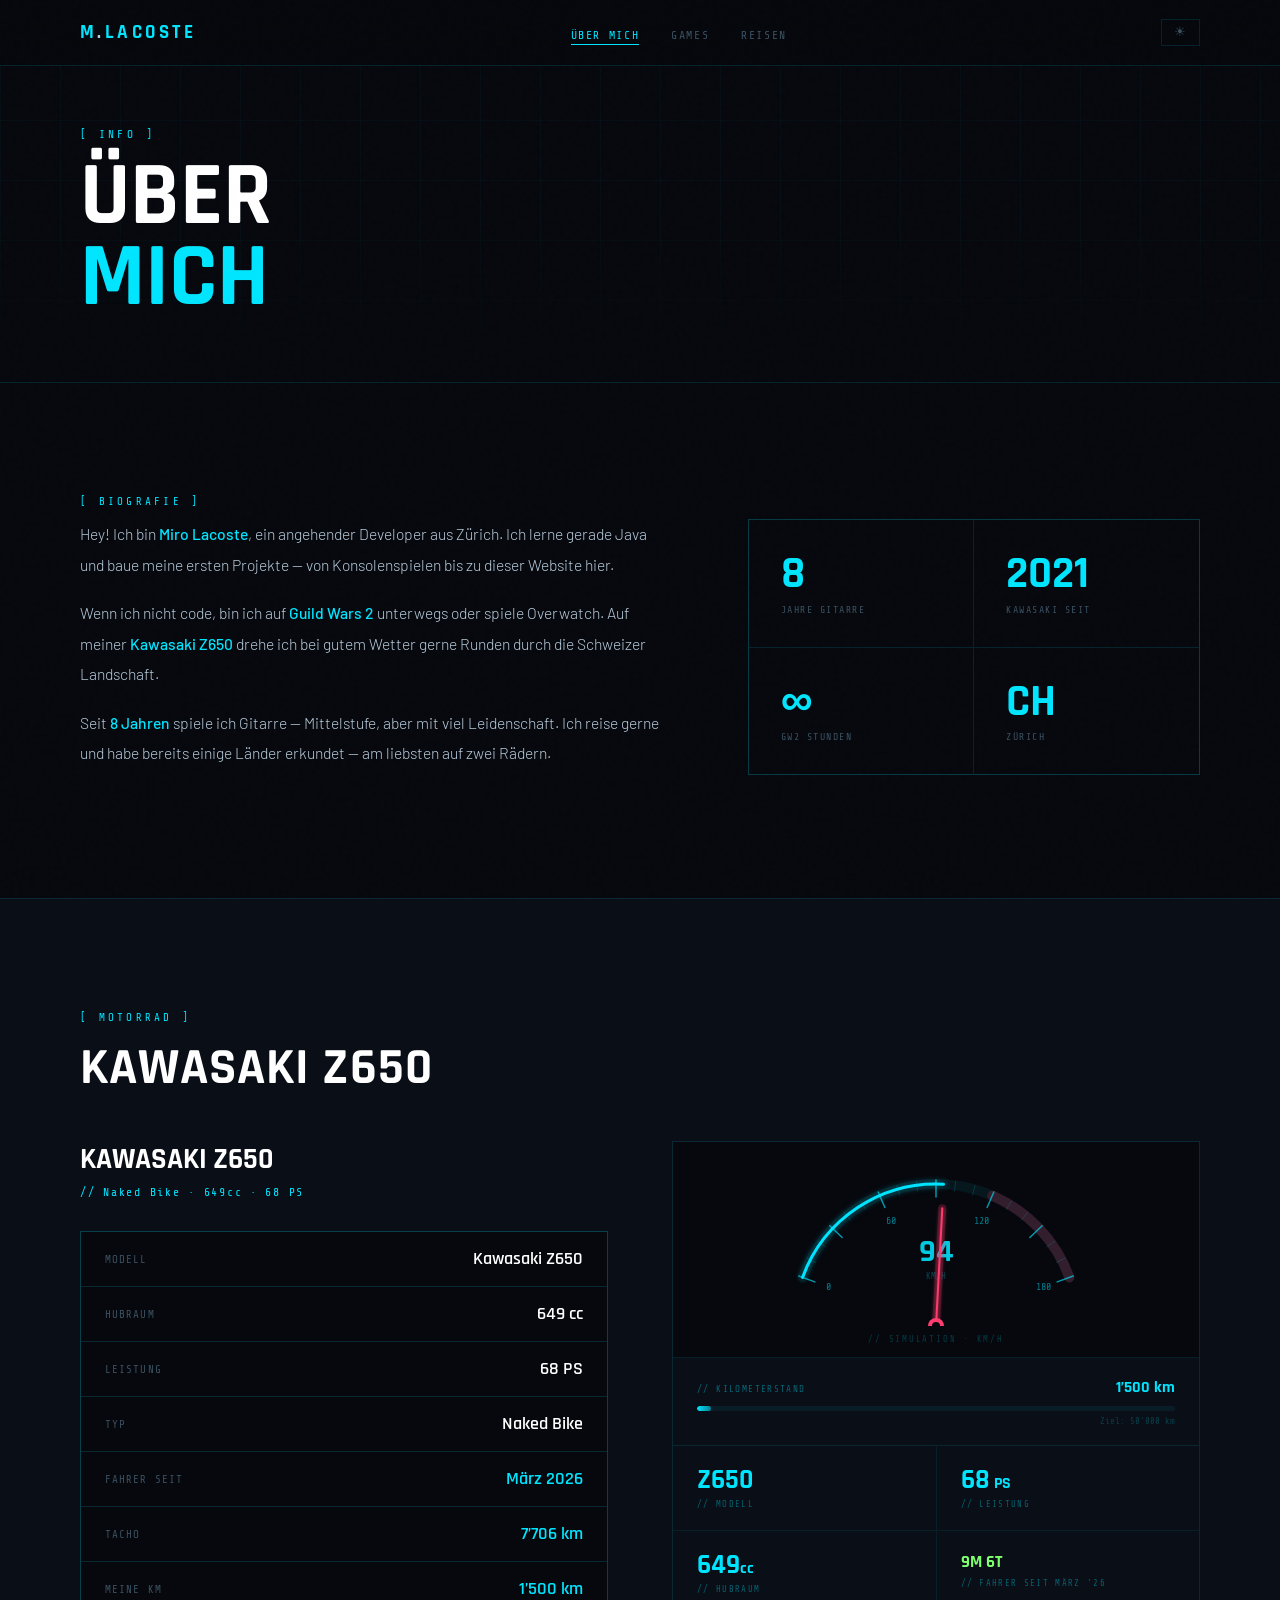
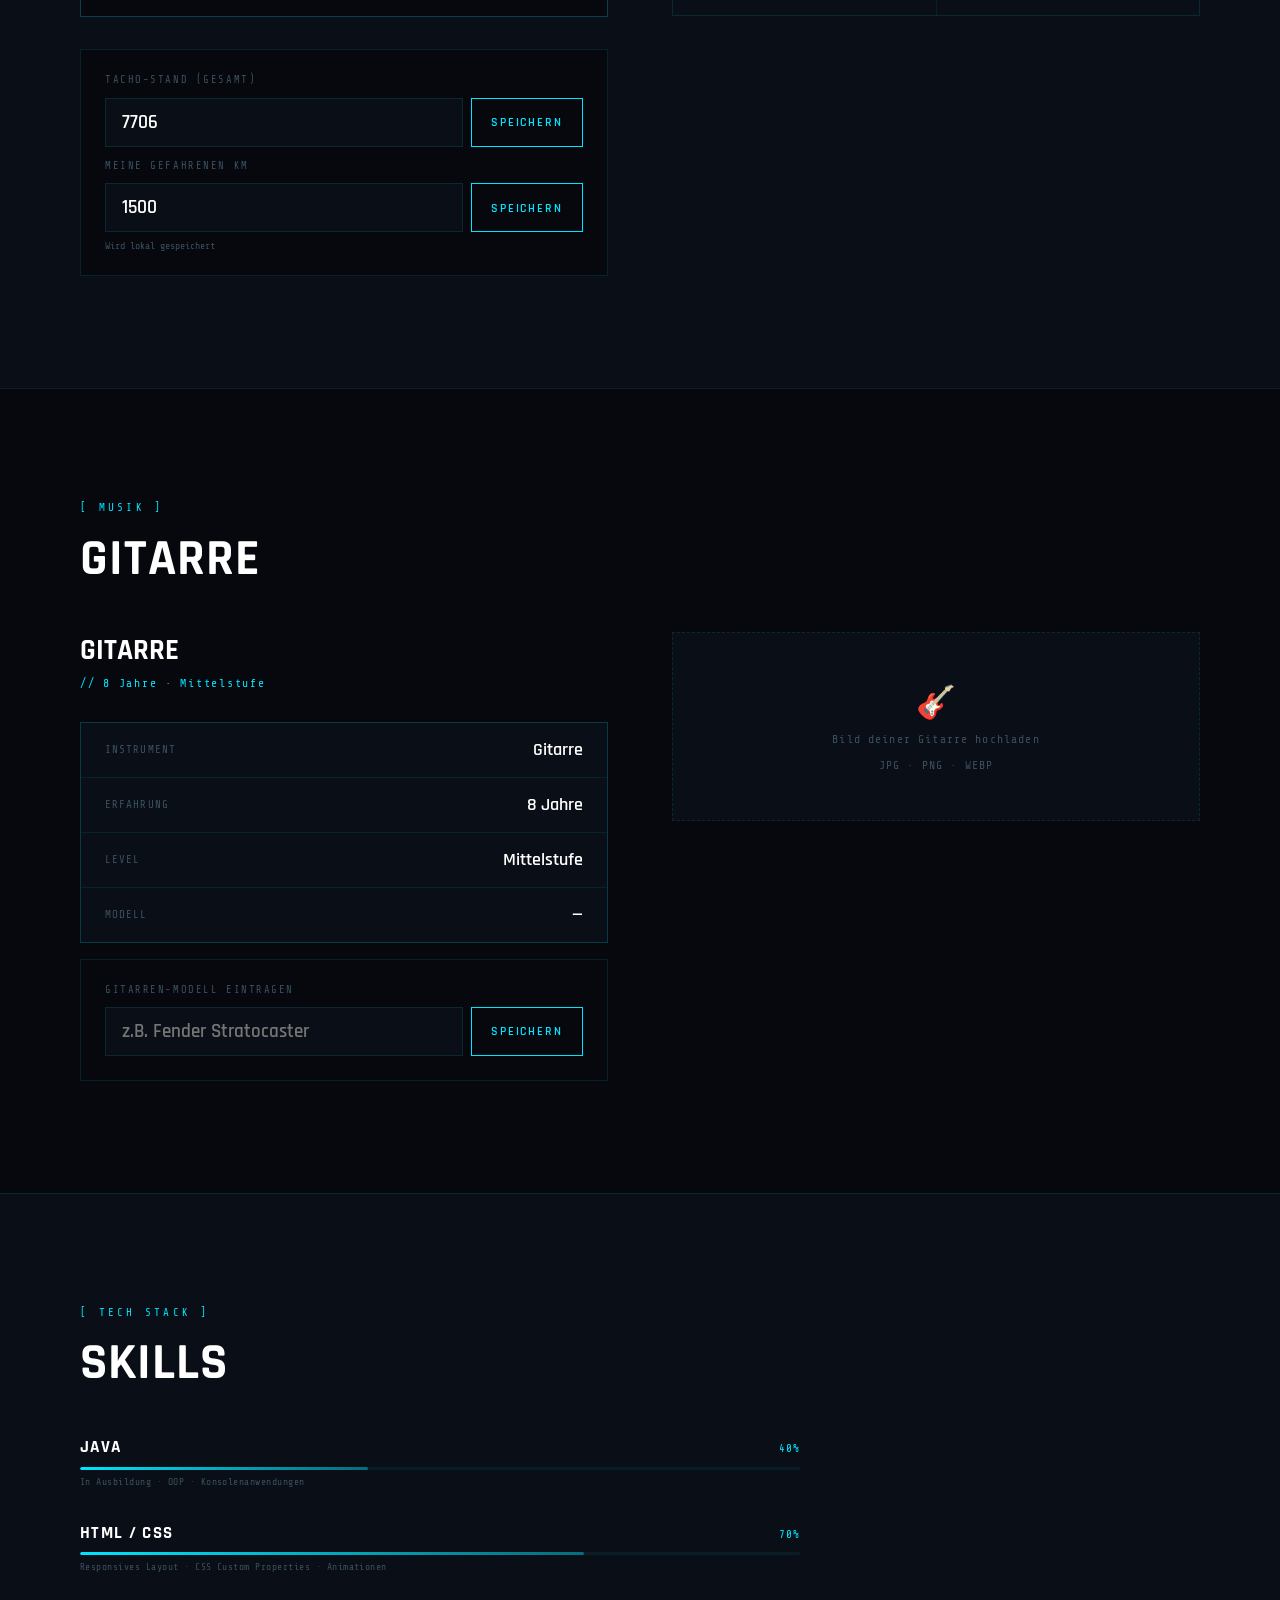
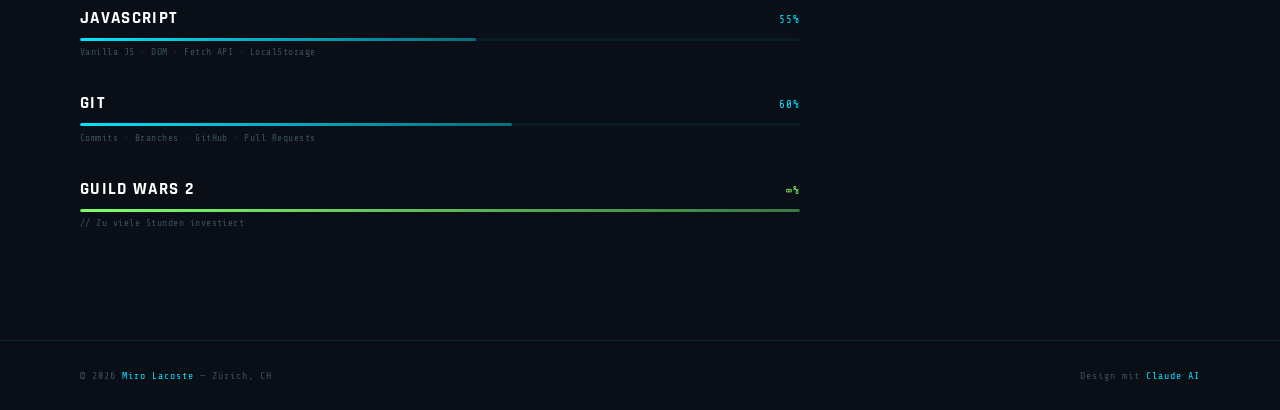
==== commit cace1fe7: "feat: add scroll progress bar, back-to-top btn, typewriter hero, skills section - Scroll progress ba" ====
--- a/About.html
+++ b/About.html
@@ -69,6 +69,17 @@
     @media(max-width:900px){
       .bio-grid,.moto-layout,.guitar-layout{grid-template-columns:1fr;gap:2rem;}
     }
+
+    /* SKILLS */
+    #skills{background:var(--bg2);border-top:1px solid var(--border);}
+    .skills-wrap{display:flex;flex-direction:column;gap:2.2rem;max-width:720px;}
+    .skill-head{display:flex;justify-content:space-between;align-items:baseline;margin-bottom:0.55rem;}
+    .skill-name{font-family:'Rajdhani',sans-serif;font-size:1.05rem;font-weight:700;color:var(--heading);text-transform:uppercase;letter-spacing:0.08em;}
+    .skill-pct{font-family:'Share Tech Mono',monospace;font-size:0.68rem;color:var(--accent);letter-spacing:0.1em;}
+    .skill-pct.green{color:var(--accent3);}
+    .skill-track{height:3px;background:rgba(0,229,255,0.07);border-radius:2px;overflow:hidden;}
+    .skill-fill{height:100%;border-radius:2px;width:0%;transition:width 1.3s cubic-bezier(.25,.46,.45,.94);}
+    .skill-sub{font-family:'Share Tech Mono',monospace;font-size:0.6rem;color:var(--muted);margin-top:0.4rem;letter-spacing:0.05em;}
   </style>
 </head>
 <body>
@@ -220,6 +231,54 @@
           <div class="img-upload-txt">Bild deiner Gitarre hochladen<br><br>JPG · PNG · WEBP</div>
         </div>
       </div>
+    </div>
+  </div>
+</section>
+
+<!-- SKILLS -->
+<section id="skills">
+  <div class="sec-eye reveal">Tech Stack</div>
+  <h2 class="sec-title reveal">Skills</h2>
+  <div class="skills-wrap reveal">
+    <div class="skill-item">
+      <div class="skill-head">
+        <span class="skill-name">Java</span>
+        <span class="skill-pct">40%</span>
+      </div>
+      <div class="skill-track"><div class="skill-fill" data-w="40" style="background:linear-gradient(90deg,var(--accent),rgba(0,229,255,0.4))"></div></div>
+      <div class="skill-sub">In Ausbildung · OOP · Konsolenanwendungen</div>
+    </div>
+    <div class="skill-item">
+      <div class="skill-head">
+        <span class="skill-name">HTML / CSS</span>
+        <span class="skill-pct">70%</span>
+      </div>
+      <div class="skill-track"><div class="skill-fill" data-w="70" style="background:linear-gradient(90deg,var(--accent),rgba(0,229,255,0.4))"></div></div>
+      <div class="skill-sub">Responsives Layout · CSS Custom Properties · Animationen</div>
+    </div>
+    <div class="skill-item">
+      <div class="skill-head">
+        <span class="skill-name">JavaScript</span>
+        <span class="skill-pct">55%</span>
+      </div>
+      <div class="skill-track"><div class="skill-fill" data-w="55" style="background:linear-gradient(90deg,var(--accent),rgba(0,229,255,0.4))"></div></div>
+      <div class="skill-sub">Vanilla JS · DOM · Fetch API · LocalStorage</div>
+    </div>
+    <div class="skill-item">
+      <div class="skill-head">
+        <span class="skill-name">Git</span>
+        <span class="skill-pct">60%</span>
+      </div>
+      <div class="skill-track"><div class="skill-fill" data-w="60" style="background:linear-gradient(90deg,var(--accent),rgba(0,229,255,0.4))"></div></div>
+      <div class="skill-sub">Commits · Branches · GitHub · Pull Requests</div>
+    </div>
+    <div class="skill-item">
+      <div class="skill-head">
+        <span class="skill-name">Guild Wars 2</span>
+        <span class="skill-pct green">∞%</span>
+      </div>
+      <div class="skill-track"><div class="skill-fill" data-w="100" style="background:linear-gradient(90deg,var(--accent3),rgba(127,255,110,0.4))"></div></div>
+      <div class="skill-sub">// Zu viele Stunden investiert</div>
     </div>
   </div>
 </section>
@@ -447,6 +506,16 @@
 
 // Scroll reveal
 document.querySelectorAll('.reveal').forEach(r=>{new IntersectionObserver(e=>{e.forEach(x=>{if(x.isIntersecting)x.target.classList.add('visible');});},{threshold:0.1}).observe(r);});
+
+// Skill bar animation — trigger when bar enters viewport
+document.querySelectorAll('.skill-fill').forEach(function(fill) {
+  var obs = new IntersectionObserver(function(entries) {
+    entries.forEach(function(e) {
+      if (e.isIntersecting) { fill.style.width = fill.dataset.w + '%'; obs.disconnect(); }
+    });
+  }, {threshold: 0.3});
+  obs.observe(fill);
+});
 </script>
 </body>
 </html>
--- a/style.css
+++ b/style.css
@@ -83,6 +83,14 @@
 [data-theme="light"] .steam-note{background:rgba(0,112,170,0.05);}
 [data-theme="light"] .gw2-coming{background:rgba(0,112,170,0.05);}
 
+/* ── SCROLL PROGRESS BAR ── */
+#scroll-progress{position:fixed;top:0;left:0;height:2px;width:0%;background:linear-gradient(90deg,var(--accent),var(--accent2));z-index:9999;pointer-events:none;transition:width 0.05s linear;}
+
+/* ── BACK TO TOP ── */
+#back-to-top{position:fixed;bottom:2rem;right:2rem;z-index:900;width:38px;height:38px;border:1px solid var(--border);background:var(--bg2);color:var(--accent);font-family:'Rajdhani',sans-serif;font-size:1.1rem;font-weight:700;cursor:pointer;opacity:0;transform:translateY(8px);transition:opacity 0.3s,transform 0.3s,border-color 0.2s,background 0.2s;display:flex;align-items:center;justify-content:center;backdrop-filter:blur(8px);line-height:1;}
+#back-to-top.visible{opacity:1;transform:translateY(0);}
+#back-to-top:hover{border-color:var(--accent);background:var(--bg3);}
+
 /* ── SHARED RESPONSIVE ── */
 @media(max-width:900px){
   .page-hero{padding:7rem 1.5rem 3rem;}
